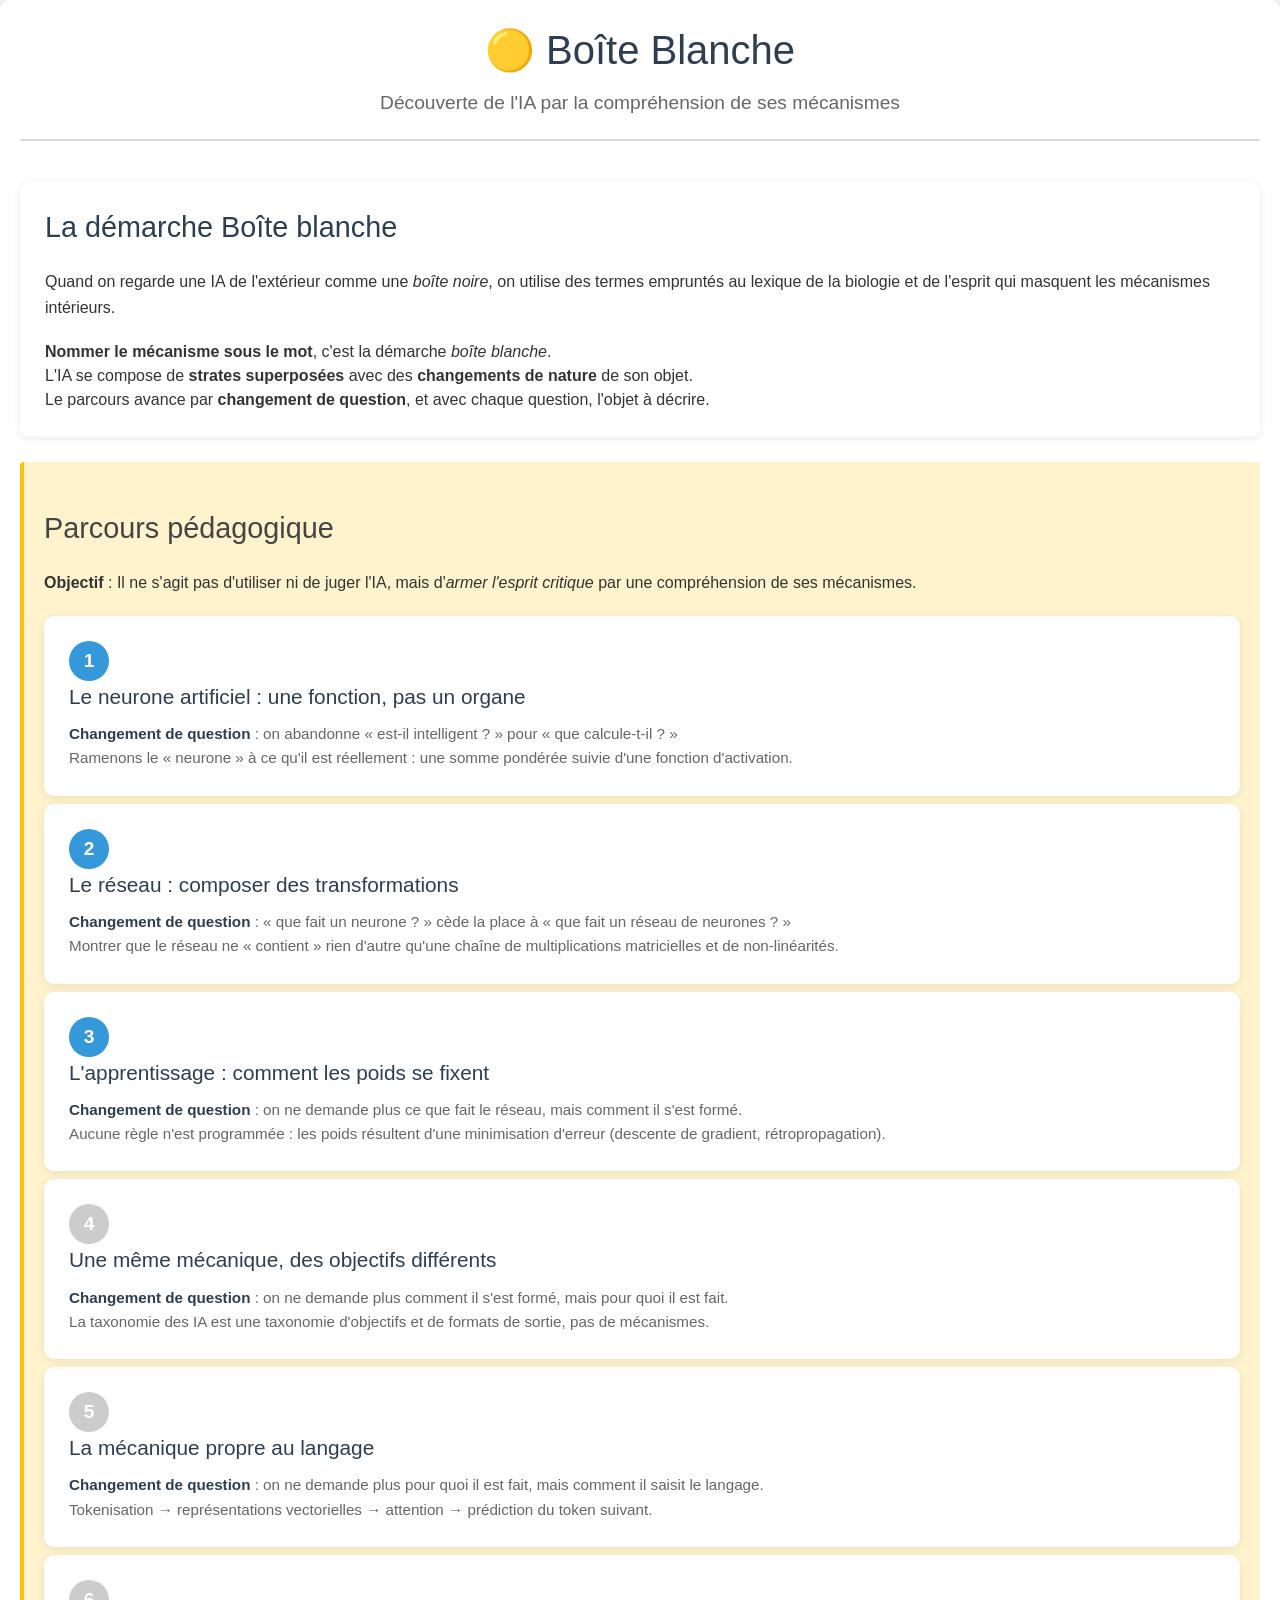
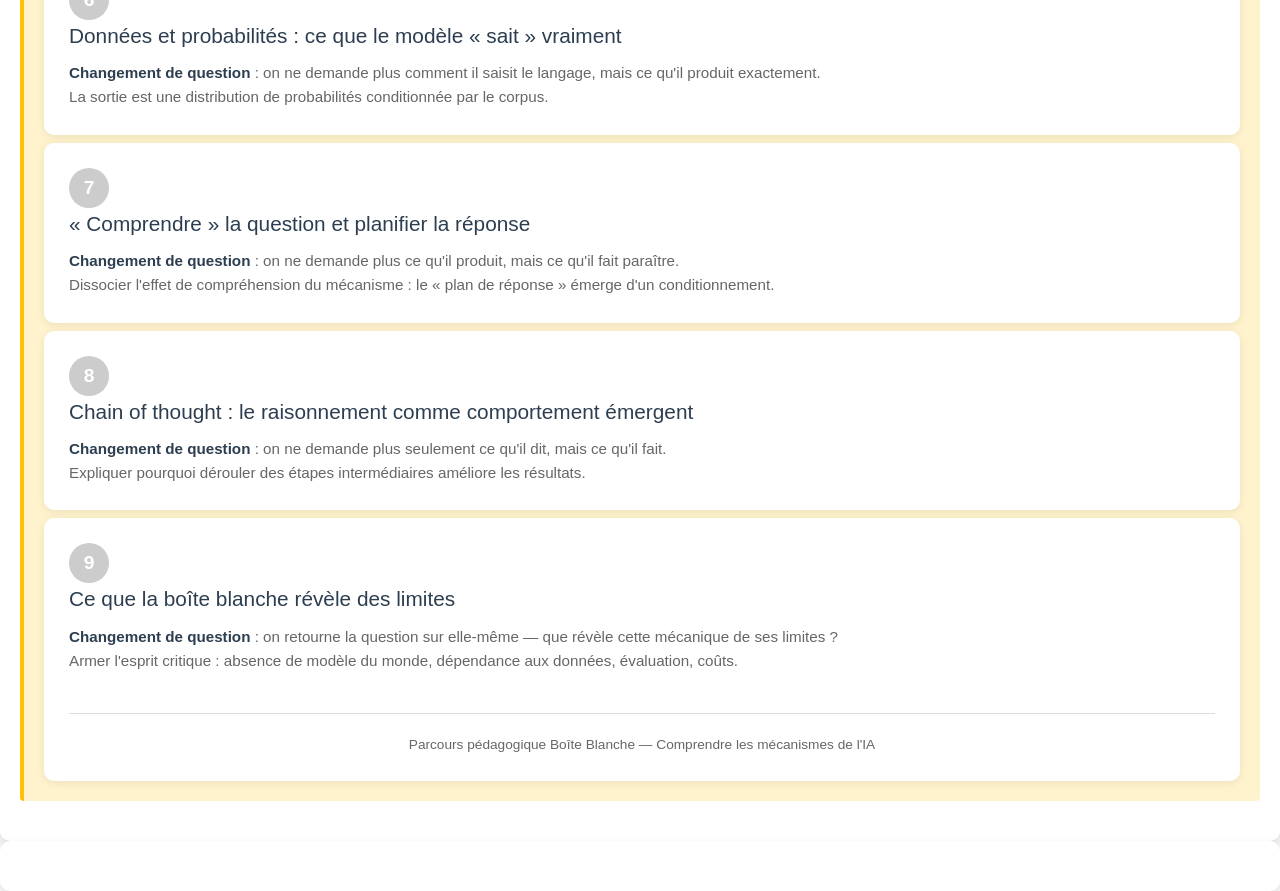
==== index.html @ b1b21b47 "Make the home page installable and register offline support" ====
<!doctype html>
<html lang="fr">

<head>
    <meta charset="UTF-8" />
    <meta name="viewport" content="width=device-width, initial-scale=1.0" />
    <title>Boîte Blanche - Découverte de l'IA</title>
    <meta name="theme-color" content="#f2c94c" />
    <meta name="description" content="Parcours pédagogique pour comprendre les mécanismes internes de l'intelligence artificielle." />
    <link rel="manifest" href="manifest.webmanifest" />
    <link rel="icon" href="icons/icon.svg" type="image/svg+xml" />
    <link rel="stylesheet" href="css/style.css" />
</head>

<body>
    <div class="container">
        <header>
            <h1>🟡 Boîte Blanche</h1>
            <p class="subtitle">Découverte de l'IA par la compréhension de ses mécanismes</p>
        </header>

        <section class="intro">
            <h2>La démarche Boîte blanche</h2>
            <p>
                Quand on regarde une IA de l'extérieur comme une <em>boîte noire</em>, on utilise des termes
                empruntés au lexique de la biologie et de l'esprit qui masquent les mécanismes intérieurs.
            </p>
            <strong>Nommer le mécanisme sous le mot</strong>, c'est la démarche <em>boîte blanche</em>.
            <br>L'IA se compose de <strong>strates superposées</strong> avec des <strong>changements de nature</strong>
            de son objet.
            <br>Le parcours avance par <strong>changement de question</strong>, et avec chaque
            question, l'objet à décrire.
        </section>

        <section class="demarche">
            <h2>Parcours pédagogique</h2>
            <p>
                <strong>Objectif</strong> : Il ne s'agit pas d'utiliser ni de juger l'IA, mais d'<em>armer l'esprit critique</em>
                par une compréhension de ses mécanismes.
            </p>
            <section class="chapters">
                <a href="chapitre1/chapitre1.html" class="chapter-card">
                    <span class="chapter-number">1</span>
                    <h3>Le neurone artificiel : une fonction, pas un organe</h3>
                    <p><span class="title">Changement de question</span> : on abandonne « est-il intelligent ? » pour « que calcule-t-il ? »</p>
                    <p>Ramenons le « neurone » à ce qu'il est réellement : une somme pondérée suivie d'une fonction d'activation.</p>
                </a>


                <a href="chapitre2/chapitre2.html" class="chapter-card">
                    <span class="chapter-number">2</span>
                    <h3>Le réseau : composer des transformations</h3>
                    <p><span class="title">Changement de question</span> : « que fait un neurone ? » cède la place à « que fait un réseau de neurones ? »</p>
                    <p>Montrer que le réseau ne « contient » rien d'autre qu'une chaîne de multiplications matricielles
                        et de non-linéarités.</p>
                </a>

                <a href="chapitre3/chapitre3.html" class="chapter-card">
                    <span class="chapter-number">3</span>
                    <h3>L'apprentissage : comment les poids se fixent</h3>
                    <p><span class="title">Changement de question</span> : on ne demande plus ce que fait le réseau, mais comment il s'est formé.</p>
                    <p>Aucune règle n'est programmée : les poids résultent d'une minimisation d'erreur
                        (descente de gradient, rétropropagation).</p>
                </a>
                <a href="#" class="chapter-card">
                    <span class="chapter-number" style="background-color: #ccc;">4</span>
                    <h3>Une même mécanique, des objectifs différents</h3>
                    <p><span class="title">Changement de question</span> : on ne demande plus comment il s'est formé, mais pour quoi il est fait.</p>
                    <p>La taxonomie des IA est une taxonomie d'objectifs et de formats de sortie, pas de mécanismes.</p>
                </a>
                <a href="#" class="chapter-card">
                    <span class="chapter-number" style="background-color: #ccc;">5</span>
                    <h3>La mécanique propre au langage</h3>
                    <p><span class="title">Changement de question</span> : on ne demande plus pour quoi il est fait, mais comment il saisit le langage.</p>
                    <p>Tokenisation → représentations vectorielles → attention → prédiction du token suivant.</p>
                </a>
                <a href="#" class="chapter-card">
                    <span class="chapter-number" style="background-color: #ccc;">6</span>
                    <h3>Données et probabilités : ce que le modèle « sait » vraiment</h3>
                    <p><span class="title">Changement de question</span> : on ne demande plus comment il saisit le langage, mais ce qu'il produit exactement.</p>
                    <p>La sortie est une distribution de probabilités conditionnée par le corpus.</p>
                </a>
                <a href="#" class="chapter-card">
                    <span class="chapter-number" style="background-color: #ccc;">7</span>
                    <h3>« Comprendre » la question et planifier la réponse</h3>
                    <p><span class="title">Changement de question</span> : on ne demande plus ce qu'il produit, mais ce qu'il fait paraître.</p>
                    <p>Dissocier l'effet de compréhension du mécanisme : le « plan de réponse » émerge d'un conditionnement.</p>
                </a>
                <a href="#" class="chapter-card">
                    <span class="chapter-number" style="background-color: #ccc;">8</span>
                    <h3>Chain of thought : le raisonnement comme comportement émergent</h3>
                    <p><span class="title">Changement de question</span> : on ne demande plus seulement ce qu'il dit, mais ce qu'il fait.</p>
                    <p>Expliquer pourquoi dérouler des étapes intermédiaires améliore les résultats.</p>
                </a>
                <a href="#" class="chapter-card">
                    <span class="chapter-number" style="background-color: #ccc;">9</span>
                    <h3>Ce que la boîte blanche révèle des limites</h3>
                    <p><span class="title">Changement de question</span> : on retourne la question sur elle-même — que révèle cette mécanique de ses limites ?</p>
                    <p>Armer l'esprit critique : absence de modèle du monde, dépendance aux données, évaluation, coûts.</p>
                    <footer>
                        <p>Parcours pédagogique Boîte Blanche — Comprendre les mécanismes de l'IA</p>
                    </footer>
    </div>
    <script>
        if ("serviceWorker" in navigator) {
            window.addEventListener("load", () => {
                navigator.serviceWorker.register("./sw.js").catch((error) => {
                    console.error("Échec de l'enregistrement du mode hors ligne :", error);
                });
            });
        }
    </script>
</body>

</html>
---- css/style.css ----
/* ===================================================================
   STYLE.CSS - Styles communs pour le projet Boîte Blanche
   =================================================================== */

/* ===================================================================
   1. CUSTOM PROPERTIES (Variables CSS)
   =================================================================== */
:root {
    /* Colors - Primary Palette */
    --color-primary-dark: #2c3e50;
    --color-primary: #333;
    --color-secondary: #444;
    --color-tertiary: #555;
    --color-text-light: #666;
    --color-text-lighter: #888;
    --color-text-white: #fff;
    
    /* Background Colors */
    --bg-color: #f5f5f5;
    --bg-color-light: #f8f9fa;
    --bg-color-white: #fff;
    
    /* Semantic Colors */
    --color-blue: #3498db;
    --color-blue-light: #2196F3;
    --color-blue-lighter: #e8f4fc;
    --color-blue-dark: #2980b9;
    --color-green: #4CAF50;
    --color-green-light: #4caf50;
    --color-green-lighter: #e8f5e9;
    --color-green-dark: #2e7d32;
    --color-orange: #FF9800;
    --color-orange-light: #ff9800;
    --color-orange-lighter: #fff3cd;
    --color-orange-dark: #ffc107;
    --color-orange-darker: #f39c12;
    --color-red: #F44336;
    --color-red-light: #f44336;
    --color-red-lighter: #f8d7da;
    --color-red-dark: #e74c3c;
    
    /* Grays */
    --color-gray: #ddd;
    --color-gray-dark: #ccc;
    --color-gray-light: #eee;
    --color-gray-lighter: #f9f9f9;
    
    /* Status Colors */
    --color-success: var(--color-green);
    --color-warning: var(--color-orange-dark);
    --color-danger: var(--color-red);
    --color-info: var(--color-blue-light);
    
    /* Fonts */
    --font-primary: Arial, sans-serif;
    --font-system: -apple-system, BlinkMacSystemFont, 'Segoe UI', Roboto, Arial, sans-serif;
    --font-monospace: 'Courier New', monospace;
    
    /* Spacing */
    --spacing-xs: 5px;
    --spacing-sm: 10px;
    --spacing-md: 8px;
    --spacing-lg: 20px;
    --spacing-xl: 25px;
    --spacing-2xl: 30px;
    --spacing-3xl: 40px;
    
    /* Border Radius */
    --border-radius-sm: 4px;
    --border-radius: 8px;
    --border-radius-lg: 10px;
    --border-radius-full: 50%;
    
    /* Shadows */
    --shadow-sm: 0 2px 4px rgba(0, 0, 0, 0.08);
    --shadow: 0 2px 8px rgba(0, 0, 0, 0.08);
    --shadow-md: 0 2px 10px rgba(0, 0, 0, 0.1);
    --shadow-lg: 0 4px 12px rgba(0, 0, 0, 0.12);
    --shadow-xl: 0 4px 15px rgba(0, 0, 0, 0.1);
    
    /* Transitions */
    --transition-fast: 0.15s ease;
    --transition: 0.2s ease;
    --transition-slow: 0.3s ease;
    
    /* Container widths */
    --container-sm: 800px;
    --container-md: 900px;
    --container-lg: 1000px;
    --container-xl: 1200px;
    --container-2xl: 1400px;
}

/* ===================================================================
   2. RESET & BASE STYLES
   =================================================================== */
* {
    box-sizing: border-box;
}

html {
    scroll-behavior: smooth;
}

body {
    font-family: var(--font-primary);
    margin: 0;
    padding: 0;
    background-color: var(--bg-color);
    color: var(--color-primary);
    line-height: 1.5;
}

/* ===================================================================
   3. TYPOGRAPHY
   =================================================================== */

/* Headings */
h1, h2, h3, h4, h5, h6 {
    font-family: var(--font-primary);
    font-weight: normal;
    margin: 0;
    padding: 0;
    color: var(--color-primary);
}

h1 {
    font-size: 2.5em;
    text-align: center;
    margin-bottom: var(--spacing-xl);
    color: var(--color-primary-dark);
}

h2 {
    font-size: 1.8em;
    margin: var(--spacing-xl) 0 var(--spacing-lg);
    color: var(--color-secondary);
}

h2.center {
    text-align: center;
}

h3 {
    font-size: 1.5em;
    margin: var(--spacing-xl) 0 var(--spacing-md);
    color: var(--color-tertiary);
}

h4 {
    font-size: 1.3em;
    margin: var(--spacing-lg) 0 var(--spacing-md);
    color: var(--color-secondary);
}

/* Paragraphs and text */
p {
    margin: 0 0 var(--spacing-lg);
    line-height: 1.6;
    color: var(--color-primary);
}

p:last-child {
    margin-bottom: 0;
}

/* Emphasis */
em {
    font-style: italic;
}

strong {
    font-weight: bold;
    color: var(--color-primary);
}

/* Code */
code {
    font-family: var(--font-monospace);
    background-color: var(--color-gray-lighter);
    padding: 2px 6px;
    border-radius: var(--border-radius-sm);
    font-size: 0.9em;
}

/* Links */
a {
    color: var(--color-blue);
    text-decoration: none;
}

a:hover {
    text-decoration: underline;
}

/* Lists */
ul, ol {
    margin: var(--spacing-sm) 0 var(--spacing-lg);
    padding-left: var(--spacing-xl);
}

ul {
    list-style-type: disc;
}

ol {
    list-style-type: decimal;
}

li {
    font-family: var(--font-primary);
    line-height: 1.2;
    margin-bottom: var(--spacing-sm);
}

li:last-child {
    margin-bottom: 0;
}

/* Horizontal Rule */
hr {
    margin: var(--spacing-3xl) 0;
    border: none;
    border-top: 1px solid var(--color-gray);
}

/* ===================================================================
   4. LAYOUT COMPONENTS
   =================================================================== */

/* Main Container */
.container {
    max-width: var(--container-2xl);
    margin: 0 auto;
    padding: var(--spacing-lg);
    background-color: var(--bg-color-white);
    border-radius: var(--border-radius-lg);
    box-shadow: var(--shadow-md);
}

/* Larger containers for specific pages */
.container-xl {
    max-width: var(--container-xl);
}

.container-2xl {
    max-width: var(--container-2xl);
}

/* Full-width container */
.container-full {
    max-width: 100%;
    padding: var(--spacing-lg);
    background-color: var(--bg-color-white);
}

/* ===================================================================
   5. HEADER & NAVIGATION
   =================================================================== */

header {
    text-align: center;
    margin-bottom: var(--spacing-3xl);
    padding-bottom: var(--spacing-lg);
    border-bottom: 2px solid var(--color-gray);
}

header h1 {
    color: var(--color-primary-dark);
    font-size: 2.5em;
    margin: 0 0 var(--spacing-md);
}

header .subtitle {
    color: var(--color-text-light);
    font-size: 1.2em;
    font-weight: normal;
}

/* ===================================================================
   6. CARDS & PANELS
   =================================================================== */

/* Card Base */
.card,
.card-container {
    display: grid;
    gap: var(--spacing-lg);
}

.card-container {
    grid-template-columns: repeat(auto-fit, minmax(300px, 1fr));
    margin: var(--spacing-3xl) 0;
}

.card {
    background-color: var(--bg-color-white);
    padding: var(--spacing-xl);
    border-radius: var(--border-radius);
    border: 1px solid var(--color-gray);
    transition: transform var(--transition), box-shadow var(--transition);
}

.card:hover {
    transform: translateY(-3px);
    box-shadow: var(--shadow-lg);
}

.card h3 {
    margin-top: 0;
    color: var(--color-secondary);
}

.card p {
    margin-bottom: var(--spacing-md);
}

.card a {
    display: inline-block;
    background-color: var(--color-green);
    color: var(--color-text-white);
    padding: var(--spacing-sm) var(--spacing-xl);
    text-decoration: none;
    border-radius: var(--border-radius-sm);
    font-weight: bold;
    margin-top: var(--spacing-md);
}

.card a:hover {
    background-color: var(--color-green-dark);
    text-decoration: none;
}

/* Chapter Cards (from index.html) */
.chapters {
    display: grid;
    gap: var(--spacing-md);
}

.chapter-card {
    background: var(--bg-color-white);
    padding: var(--spacing-xl);
    border-radius: var(--border-radius-lg);
    box-shadow: var(--shadow);
    transition: transform var(--transition), box-shadow var(--transition);
    text-decoration: none;
    color: inherit;
    display: block;
}

.chapter-card:hover {
    transform: translateY(-3px);
    box-shadow: var(--shadow-lg);
}

.chapter-number {
    display: inline-block;
    background: var(--color-blue);
    color: var(--color-text-white);
    width: 40px;
    height: 40px;
    line-height: 40px;
    text-align: center;
    border-radius: var(--border-radius-full);
    font-weight: bold;
    font-size: 1.2em;
    margin-right: var(--spacing-md);
}

.chapter-card h3 {
    margin: 0 0 var(--spacing-sm);
    color: var(--color-primary-dark);
    font-size: 1.3em;
}

.chapter-card p {
    margin: 0;
    color: var(--color-text-light);
    font-size: 0.95em;
}

.chapter-card .title {
    color: var(--color-primary-dark);
    font-weight: bold;
}

/* Section styling */
.section {
    margin-bottom: var(--spacing-3xl);
    padding-bottom: var(--spacing-xl);
}

/* ===================================================================
   7. IMAGES & MEDIA
   =================================================================== */

.image-container {
    text-align: center;
    margin: var(--spacing-xl) 0;
    padding: var(--spacing-lg);
    background: var(--color-gray-lighter);
    border-radius: var(--border-radius);
}

.image-container img {
    max-width: 80%;
    height: auto;
    border: 1px solid var(--color-gray);
    border-radius: var(--border-radius-sm);
}

.figure-container {
    text-align: center;
    margin: var(--spacing-xl) 0;
    padding: var(--spacing-lg);
    background: var(--color-gray-lighter);
    border-radius: var(--border-radius);
    border: 1px solid var(--color-gray);
}

.figure-container img,
.figure-container svg {
    max-width: 100%;
    height: auto;
    display: block;
    margin: 0 auto;
    border-radius: var(--border-radius-sm);
}

.figure-caption {
    font-style: italic;
    color: var(--color-text-light);
    margin-top: var(--spacing-md);
    font-size: 0.95em;
}

/* ===================================================================
   8. TABLES
   =================================================================== */

.table,
.weight-table,
table {
    margin: var(--spacing-xl) 0;
    border-collapse: collapse;
    width: 100%;
    max-width: 600px;
}

.table th,
.weight-table th,
.weight-table td,
table th,
table td {
    border: 1px solid var(--color-gray);
    padding: var(--spacing-md);
    text-align: center;
}

.table th,
.weight-table th,
table th {
    background: var(--color-gray-lighter);
    font-weight: bold;
}

.table tr:nth-child(even),
.weight-table tr:nth-child(even),
table tr:nth-child(even) {
    background: var(--color-gray-lighter);
}

th, td {
    border: 1px solid var(--color-gray);
    padding: var(--spacing-md);
    text-align: center;
}

th {
    background: var(--color-gray-lighter);
    font-weight: bold;
}

/* ===================================================================
   9. INSTRUCTION & INFO BOXES
   =================================================================== */

.instruction,
.demarche,
.important-box,
.auto-learning-section,
.info {
    background: var(--color-orange-lighter);
    padding: var(--spacing-lg);
    border-left: 4px solid var(--color-orange-dark);
    margin: var(--spacing-lg) 0;
    border-radius: var(--border-radius-sm);
}

.instruction p:first-child,
.demarche p:first-child,
.important-box p:first-child,
.auto-learning-section p:first-child,
.info p:first-child {
    margin-top: 0;
}

.instruction p:last-child,
.demarche p:last-child,
.important-box p:last-child,
.auto-learning-section p:last-child,
.info p:last-child {
    margin-bottom: 0;
}

/* Important box variant */
.important-box {
    background: var(--color-blue-lighter);
    border-left-color: var(--color-blue);
}

.important-box h4 {
    color: var(--color-blue-dark);
    margin-top: var(--spacing-sm);
    margin-bottom: var(--spacing-md);
}

/* Info box variant */
.info {
    background: linear-gradient(135deg, var(--color-green-lighter), var(--color-green-lighter));
    border-left-color: var(--color-green);
}

.info h4 {
    color: #856404;
    margin-top: var(--spacing-sm);
    margin-bottom: var(--spacing-md);
    font-size: 14px;
}

.info p {
    font-size: 13px;
}

/* ===================================================================
   10. FORMULAS & CODE BLOCKS
   =================================================================== */

.formula {
    text-align: center;
    margin: var(--spacing-xl) 0;
    padding: var(--spacing-md);
    background: var(--color-green-lighter);
    border-radius: var(--border-radius-sm);
    font-size: 16px;
    font-family: var(--font-monospace);
}

.formula code {
    background: var(--color-green-lighter);
    padding: 1px 4px;
    border-radius: 3px;
    font-family: var(--font-monospace);
    font-size: 11px;
}

.code-block {
    background: var(--color-gray-lighter);
    padding: var(--spacing-md);
    border-radius: var(--border-radius-sm);
    border-left: 4px solid var(--color-green);
    margin: var(--spacing-xl) 0;
    font-family: var(--font-monospace);
    font-size: 0.9em;
    overflow-x: auto;
    white-space: pre-wrap;
}

.code {
    font-family: var(--font-monospace);
    background: var(--color-gray-lighter);
    padding: 2px 6px;
    border-radius: 3px;
    font-size: 14px;
}

/* ===================================================================
   11. KEYWORDS & HIGHLIGHTS
   =================================================================== */

.math {
    font-family: serif;
    background: var(--color-gray-lighter);
    padding: 2px 6px;
    border-radius: 3px;
}

.keyword {
    font-weight: bold;
    color: var(--color-primary-dark);
    background-color: var(--color-green-lighter);
    padding: 2px 6px;
    border-radius: 3px;
    font-family: var(--font-monospace);
}

.keyword-definition {
    margin: var(--spacing-sm) 0;
    padding-left: var(--spacing-lg);
    border-left: 3px solid var(--color-green);
}

.keyword-list {
    padding-left: var(--spacing-xl);
}

.keyword-list li {
    margin-bottom: var(--spacing-sm);
}

.highlight {
    background: var(--color-orange-lighter);
    padding: 2px 4px;
    border-radius: 3px;
    font-family: var(--font-monospace);
}

/* ===================================================================
   12. BUTTONS & CONTROLS
   =================================================================== */

button {
    padding: var(--spacing-md) var(--spacing-xl);
    border: none;
    border-radius: var(--border-radius-sm);
    cursor: pointer;
    font-size: 16px;
    font-weight: bold;
    transition: all var(--transition);
}

button:disabled {
    background: var(--color-gray-dark);
    cursor: not-allowed;
}

.btn {
    padding: var(--spacing-md);
    border: 2px solid var(--color-gray-dark);
    border-radius: var(--border-radius-sm);
    background: var(--color-gray-lighter);
    cursor: pointer;
    display: flex;
    align-items: center;
    gap: var(--spacing-sm);
    transition: all var(--transition);
    font-size: 13px;
    min-width: 110px;
    white-space: nowrap;
}








.btn:hover {
    background: var(--color-gray);
}

.btn.active {
    background: var(--color-orange-dark);
    border-color: var(--color-orange-darker);
    color: var(--color-primary);
    box-shadow: 0 0 8px rgba(255, 193, 7, 0.6);
}

.more-info-button {
    background: var(--color-green);
    color: white;
    padding: var(--spacing-sm) var(--spacing-lg);
    border: none;
    border-radius: var(--border-radius-sm);
    cursor: pointer;
    font-size: 16px;
    font-weight: bold;
}

.more-info-button:hover {
    background: var(--color-green-dark);
}

.btn-label {
    font-weight: bold;
    flex: 1;
}

.btn-bits {
    display: flex;
    flex-direction: column;
    font-size: 0.9em;
    color: var( --color-tertiary);
    font-family: var(--font-monospace);
    line-height: 1.1;
}

/* ===================================================================
   12.5. MISSING CLASSES
   =================================================================== */

/* Button secondary */
button.secondary,
.secondary {
    background: var(--color-blue-light);
    color: white;
}

button.secondary:hover {
    background: #0b7dda;
}

/* Intro section */
.intro {
    background: var(--bg-color-white);
    padding: var(--spacing-xl);
    border-radius: var(--border-radius-lg);
    box-shadow: var(--shadow);
    margin-bottom: var(--spacing-xl);
}

.intro h2 {
    color: var(--color-primary-dark);
    margin-top: 0;
}

.matrix-output-section {
    display: flex;
    flex-direction: column;
    align-items: flex-start;
}

.more-info-link {
    color: #9c27b0;
    text-decoration: none;
    font-size: 14px;
    cursor: pointer;
    font-weight: bold;
}

.more-info-link:hover {
    text-decoration: underline;
}

.param-cell {
    display: flex;
    flex-direction: column;
    align-items: center;
    gap: 2px;
}

.progress-bar {
    width: 100%;
    height: 20px;
    background: var(--color-gray-light);
    border-radius: var(--border-radius);
    margin: var(--spacing-md) 0;
    overflow: hidden;
}

.progress-fill {
    height: 100%;
    background: var(--color-green);
    width: 0%;
    transition: width 0.1s;
}

/* ===================================================================
   13. FORMS & INPUTS
   =================================================================== */

input[type="number"],
input[type="range"] {
    padding: var(--spacing-sm);
    border: 1px solid var(--color-gray);
    border-radius: var(--border-radius-sm);
    font-family: var(--font-primary);
}

input[type="range"] {
    width: 180px;
    height: 6px;
    border-radius: 3px;
    background: var(--color-gray);
    outline: none;
    vertical-align: middle;
}

input[type="range"]::-webkit-slider-thumb {
    -webkit-appearance: none;
    width: 16px;
    height: 16px;
    border-radius: 50%;
    background: var(--color-primary);
    cursor: pointer;
}

.control-group {
    margin-bottom: var(--spacing-lg);
}

label {
    display: inline-block;
    width: 180px;
    font-weight: bold;
    margin-right: var(--spacing-sm);
}

.controls {
    background: var(--color-gray-lighter);
    padding: var(--spacing-lg);
    border-radius: var(--border-radius);
    margin: var(--spacing-xl) 0;
    border: 1px solid var(--color-gray);
}

/* ===================================================================
   14. STATUS & MESSAGES
   =================================================================== */

.status {
    margin-top: var(--spacing-lg);
    padding: var(--spacing-lg);
    border-radius: var(--border-radius-sm);
    background: var(--color-orange-lighter);
    border-left: 4px solid var(--color-orange-dark);
    display: none;
}

.status.success {
    background: var(--color-green-lighter);
    border-left-color: var(--color-green);
}

.status.error {
    background: var(--color-red-lighter);
    border-left-color: var(--color-red);
}

.success-message,
.bravo-message {
    margin-top: var(--spacing-xl);
    padding: var(--spacing-xl);
    background: linear-gradient(135deg, var(--color-green-lighter), var(--color-green-lighter));
    border: 2px solid var(--color-green);
    border-radius: var(--border-radius);
    text-align: center;
}

.bravo-message {
    display: none;
}

.bravo-message.show {
    display: block;
}

.success-title {
    font-size: 20px;
    font-weight: bold;
    color: var(--color-green-dark);
    margin-bottom: var(--spacing-md);
}

.success-title.full {
    font-size: 20px;
    color: var(--color-green-dark);
}

.note {
    font-style: italic;
    color: var(--color-text-light);
    font-size: 0.95em;
    margin: var(--spacing-lg) 0;
}

/* ===================================================================
   15. FOOTER
   =================================================================== */

footer {
    text-align: center;
    margin-top: var(--spacing-3xl);
    padding-top: var(--spacing-lg);
    border-top: 1px solid var(--color-gray);
    color: var(--color-text-lighter);
    font-size: 0.9em;
}

/* ===================================================================
   16. FEUX TRICOLORES SPECIFIC STYLES
   =================================================================== */

/* Feux (Lights) */
.feu {
    width: 45px;
    height: 45px;
    border-radius: var(--border-radius-full);
    border: 2px solid #111;
    transition: all 0.3s;
}

.feu.off {
    background: #444;
}

.feu.active {
    box-shadow: 0 0 12px currentColor;
}

.feu.vert.off {
    background: #325a43;
}

.feu.vert.active {
    background: var(--color-green);
    color: var(--color-green);
}

.feu.orange.off {
    background: #63410e;
}

.feu.orange.active {
    background: var(--color-orange);
    color: var(--color-orange);
}

.feu.rouge.off {
    background: #5b1915;
}

.feu.rouge.active {
    background: var(--color-red);
    color: var(--color-red);
}

.feu-container {
    display: flex;
    flex-direction: column;
    align-items: center;
    gap: 2px;
}

.feu-label {
    font-weight: bold;
    font-size: 10px;
    text-align: center;
}

/* Neurons */
.neuron-row {
    display: flex;
    align-items: center;
    gap: var(--spacing-sm);
    margin-bottom: var(--spacing-lg);
    padding: var(--spacing-md);
    border: 2px solid var(--color-gray);
    border-radius: var(--border-radius);
    background: var(--color-gray-lighter);
}

.neuron-params {
    display: flex;
    align-items: center;
    gap: var(--spacing-sm);
    flex: 1;
}

.neuron-output {
    display: flex;
    align-items: center;
    gap: var(--spacing-md);
    margin-left: var(--spacing-lg);
}

.neuron-result {
    width: 45px;
    height: 30px;
    border: 2px solid var(--color-blue-dark);
    border-radius: var(--border-radius-sm);
    background: var(--color-gray-lighter);
    display: flex;
    align-items: center;
    justify-content: center;
    font-size: 12px;
    font-weight: bold;
}

/* Cells and Matrices */
.matrix-section {
    padding: var(--spacing-sm);
    border: 2px solid var(--color-primary);
    border-radius: var(--border-radius-sm);
    background: var(--color-gray-lighter);
}

.matrix-grid {
    display: flex;
    flex-direction: column;
    gap: var(--spacing-sm);
}

.matrix-row {
    display: flex;
    gap: var(--spacing-sm);
}

.cell-container {
    display: flex;
    flex-direction: column;
    align-items: center;
    gap: 1px;
}

.cell {
    width: 89px;
    height: 35px;
    border: 2px solid var(--color-gray);
    border-radius: var(--border-radius-sm);
    background: var(--color-gray-lighter);
    display: flex;
    align-items: center;
    justify-content: center;
    gap: 2px;
    cursor: default;
    transition: all var(--transition);
}

.cell:hover {
    border-color: var(--color-gray-dark);
}

.cell.filled {
    background: var(--color-orange-lighter);
    border-color: gold;
}

.cell-value {
    width: 45px;
    height: 35px;
    display: flex;
    align-items: center;
    justify-content: center;
    font-size: 13px;
    font-weight: bold;
    border: none;
    background: transparent;
    cursor: default;
}

.cell-btn {
    width: 20px;
    height: 20px;
    border: none;
    border-radius: 3px;
    font-size: 12px;
    font-weight: bold;
    cursor: pointer;
    display: flex;
    align-items: center;
    justify-content: center;
    padding: 0;
    margin: 0;
}

.cell-btn.up {
    background: var(--color-blue-dark);
    color: white;
}

.cell-btn.down {
    background: var(--color-red);
    color: white;
}

.cell-btn:hover {
    opacity: 0.8;
}

.coeff-label {
    font-size: 10px;
    color: var(--color-text-light);
    font-family: var(--font-monospace);
}

/* Plus symbols */
.plus-row {
    display: flex;
    gap: var(--spacing-sm);
    margin: 2px 0;
    justify-content: center;
}

.plus-symbol {
    width: 89px;
    text-align: center;
    font-size: 20px;
    font-weight: bold;
    color: var(--color-blue-dark);
}

.equal-symbol {
    width: 89px;
    text-align: center;
    font-size: 20px;
    font-weight: bold;
    color: var(--color-blue-dark);
}

.equal-symbol-horizontal {
    font-size: 20px;
    font-weight: bold;
    color: var(--color-blue-dark);
    margin: 0 var(--spacing-md);
}

/* Bits */
.bit-box {
    width: 45px;
    height: 35px;
    line-height: 35px;
    font-size: 14px;
    font-weight: bold;
    border: 2px solid var(--color-gray);
    border-radius: var(--border-radius-sm);
    background: var(--color-gray-lighter);
    text-align: center;
    cursor: pointer;
    transition: all var(--transition);
}

.bit-box:hover {
    background: var(--color-gray);
}

.bit-label {
    font-weight: bold;
    color: var(--color-primary);
    font-size: 0.85em;
    min-width: 18px;
    text-align: right;
}

/* Multipliers */
.multiplier {
    font-size: 20px;
    font-weight: bold;
    color: var(--color-blue-dark);
    padding: 5px 5px;
}

/* Threshold/Seuil controls */

      /* Seuil */
      .seuil-control {
        margin: 4px 0;
        padding: 4px;
        background: #f0f0f0;
        border-radius: 6px;
        text-align: center;
      }
.seuil-value {
    display: inline-block;
    background: white;
    padding: 2px;
    border-radius: 2px;
    font-weight: bold;
    color: var(--color-primary);
    margin: 0 var(--spacing-sm);
}

/* ===================================================================
   17. UTILITY CLASSES
   =================================================================== */

.center {
    text-align: center;
}

.hidden {
    display: none;
}

.text-center {
    text-align: center;
}

.text-left {
    text-align: left;
}

.mt-sm { margin-top: var(--spacing-sm); }
.mt-md { margin-top: var(--spacing-md); }
.mt-lg { margin-top: var(--spacing-lg); }
.mt-xl { margin-top: var(--spacing-xl); }

.mb-sm { margin-bottom: var(--spacing-sm); }
.mb-md { margin-bottom: var(--spacing-md); }
.mb-lg { margin-bottom: var(--spacing-lg); }
.mb-xl { margin-bottom: var(--spacing-xl); }

.p-sm { padding: var(--spacing-sm); }
.p-md { padding: var(--spacing-md); }
.p-lg { padding: var(--spacing-lg); }

/* ===================================================================
   18. VISUALIZATION CANVAS
   =================================================================== */

.figure-container canvas,
#visualization-canvas {
    max-width: 100%;
    height: auto;
    display: block;
    margin: 0 auto;
    border: 1px solid var(--color-gray);
    border-radius: var(--border-radius-sm);
}

.visualization-section {
    margin-top: var(--spacing-lg);
    padding: var(--spacing-lg);
    background: var(--bg-color-white);
    border-radius: var(--border-radius);
    border: 2px solid var(--color-gray);
}

.visualization-header {
    display: flex;
    justify-content: space-between;
    align-items: center;
    margin-bottom: var(--spacing-lg);
}

.visualization-title {
    font-weight: bold;
    color: var(--color-primary);
    font-size: 12px;
}

.visualization-info {
    font-size: 12px;
    color: var(--color-text-light);
    margin-top: var(--spacing-lg);
    text-align: center;
}

/* ===================================================================
   19. COLOR CLASSES (for text coloring)
   =================================================================== */

.text-green,
.feu-vert { color: var(--color-green); font-weight: bold; }
.text-orange,
.feu-orange { color: var(--color-orange); font-weight: bold; }
.text-red,
.feu-rouge { color: var(--color-red); font-weight: bold; }
.text-blue { color: var(--color-blue); font-weight: bold; }
.text-success,
.ok { color: var(--color-green); }
.text-danger,
.nok { color: var(--color-red); }
.text-warning { color: var(--color-orange-dark); }
.text-info { color: var(--color-blue); }

/* ===================================================================
   20. TABLE STYLES FOR FEUX TRICOLORES
   =================================================================== */

.weight-table {
    margin: var(--spacing-xl) 0;
    border-collapse: collapse;
    width: 100%;
    max-width: 600px;
}

.weight-table th,
.weight-table td {
    border: 1px solid var(--color-gray);
    padding: var(--spacing-md);
    text-align: center;
}

.weight-table th {
    background: var(--color-gray-lighter);
    font-weight: bold;
}

.weight-table tr:nth-child(even) {
    background: var(--color-gray-lighter);
}

/* ===================================================================
   21. GRID & FLEX UTILITIES
   =================================================================== */


      .top-row {
        display: flex;
        align-items: flex-start;
        gap: 10px;
        margin-bottom: 20px;
        flex-wrap: nowrap;
      }


.buttons-section {
    display: flex;
    flex-direction: column;
    gap: var(--spacing-sm);
}

.btn-wrapper {
    display: flex;
    align-items: center;
    gap: var(--spacing-sm);
}

.satisfied-indicator {
    width: 20px;
    height: 20px;
    display: flex;
    align-items: center;
    justify-content: center;
    font-size: 16px;
    font-weight: bold;
    flex-shrink: 0;
}

.satisfied-indicator.yes {
    color: var(--color-green);
}

.satisfied-indicator.no {
    color: var(--color-red);
}

.neurons-container {
    display: flex;
    flex-direction: column;
    gap: var(--spacing-lg);
    margin-top: var(--spacing-lg);
}

.matrix-and-learning-row {
    display: flex;
    align-items: flex-end;
    gap: var(--spacing-xl);
    margin-top: var(--spacing-lg);
}

.learning-controls-section {
    display: flex;
    flex-direction: column;
    gap: var(--spacing-lg);
    align-items: flex-start;
}

.auto-learning-controls {
    display: flex;
    gap: var(--spacing-lg);
    margin-top: var(--spacing-lg);
    align-items: center;
    flex-wrap: wrap;
}
      
      .learning-btn {
        padding: 6px 12px;
        background: #9c27b0;
        color: white;
        border: none;
        border-radius: 4px;
        cursor: pointer;
        font-size: 13px;
        font-weight: bold;
        transition: all 0.2s;
      }

.learning-btn:hover {
    background: #7b1fa2;
}

.learning-btn:disabled {
    background: var(--color-gray-dark);
    cursor: not-allowed;
}

.learning-status {
    font-size: 13px;
    color: var(--color-text-light);
    margin-left: var(--spacing-lg);
    font-weight: bold;
}

.learning-status.learning-active {
    color: var(--color-green);
    animation: pulse 1s infinite;
}

@keyframes pulse {
    0%, 100% { opacity: 1; }
    50% { opacity: 0.6; }
}

.column-group {
    display: flex;
    gap: var(--spacing-xl);
    justify-content: center;
}

.column-frame {
    border: 3px solid var(--color-gray);
    border-radius: var(--border-radius);
    padding: var(--spacing-sm) var(--spacing-xs);
    background: rgba(240, 240, 240, 0.3);
    display: flex;
    flex-direction: column;
    align-items: center;
    gap: var(--spacing-sm);
}

.column {
    flex: 1;
}

.two-columns {
    display: flex;
    gap: var(--spacing-3xl);
    margin: var(--spacing-xl) 0;
}

.model-header {
    display: flex;
    align-items: center;
    justify-content: space-between;
    width: 100%;
}

.section-label {
    font-weight: bold;
    font-size: 14px;
    color: var(--color-primary);
    margin-bottom: var(--spacing-sm);
    text-align: center;
}

/* ===================================================================
   22. METRICS
   =================================================================== */

.metrics {
    display: grid;
    grid-template-columns: repeat(auto-fit, minmax(180px, 1fr));
    gap: var(--spacing-lg);
    margin: var(--spacing-xl) 0;
}

.metric-card {
    background: var(--bg-color-white);
    padding: var(--spacing-lg);
    border-radius: var(--border-radius);
    border: 1px solid var(--color-gray);
    text-align: center;
}

.metric-value {
    font-size: 22px;
    font-weight: bold;
    color: var(--color-green);
    margin: var(--spacing-md) 0;
}

.metric-label {
    font-size: 11px;
    color: var(--color-text-light);
}

/* ===================================================================
   23. CHART CONTAINER
   =================================================================== */

.chart-container {
    height: 300px;
    margin: var(--spacing-xl) 0;
}

/* ===================================================================
   23. RESPONSIVE DESIGN
   =================================================================== */

@media (max-width: 1200px) {
    .container-xl,
    .container-2xl {
        max-width: var(--container-lg);
    }
}

@media (max-width: 1000px) {
    .container,
    .container-lg,
    .container-xl,
    .container-2xl {
        max-width: var(--container-md);
    }
    
    .two-columns {
        flex-direction: column;
        gap: var(--spacing-xl);
    }
}

@media (max-width: 768px) {
    .container,
    .container-lg,
    .container-xl,
    .container-2xl {
        padding: var(--spacing-md);
    }
    
    h1 {
        font-size: 2em;
    }
    
    .card-container {
        grid-template-columns: 1fr;
    }
    
    .top-row {
        flex-direction: column;
        align-items: stretch;
    }
    
    .matrix-and-learning-row {
        flex-direction: column;
        align-items: stretch;
    }
    
    .auto-learning-controls {
        flex-direction: column;
        align-items: stretch;
    }
}

@media (max-width: 600px) {
    .container,
    .container-lg,
    .container-xl,
    .container-2xl {
        padding: var(--spacing-md);
    }
    
    header h1 {
        font-size: 1.8em;
    }
    
    .chapter-card {
        padding: var(--spacing-md);
    }
    
    .chapter-card h3 {
        font-size: 1.1em;
    }
}

/* ===================================================================
   24. EXTRA CLASSES FROM DEBRIEFING.HTML
   =================================================================== */

.section {
    background: var(--color-gray-lighter);
    border-left: 4px solid var(--color-blue);
    padding: var(--spacing-lg);
    margin: var(--spacing-xl) 0;
    border-radius: 0 var(--border-radius-sm) var(--border-radius-sm) 0;
}

.section p:first-child {
    margin-top: 0;
}


.perceptron { border-collapse: collapse; text-align: center; }
.perceptron th, .perceptron td { border: 1px solid #333; padding: 4px; }



/* ===================================================================
   END OF FILE
   =================================================================== */
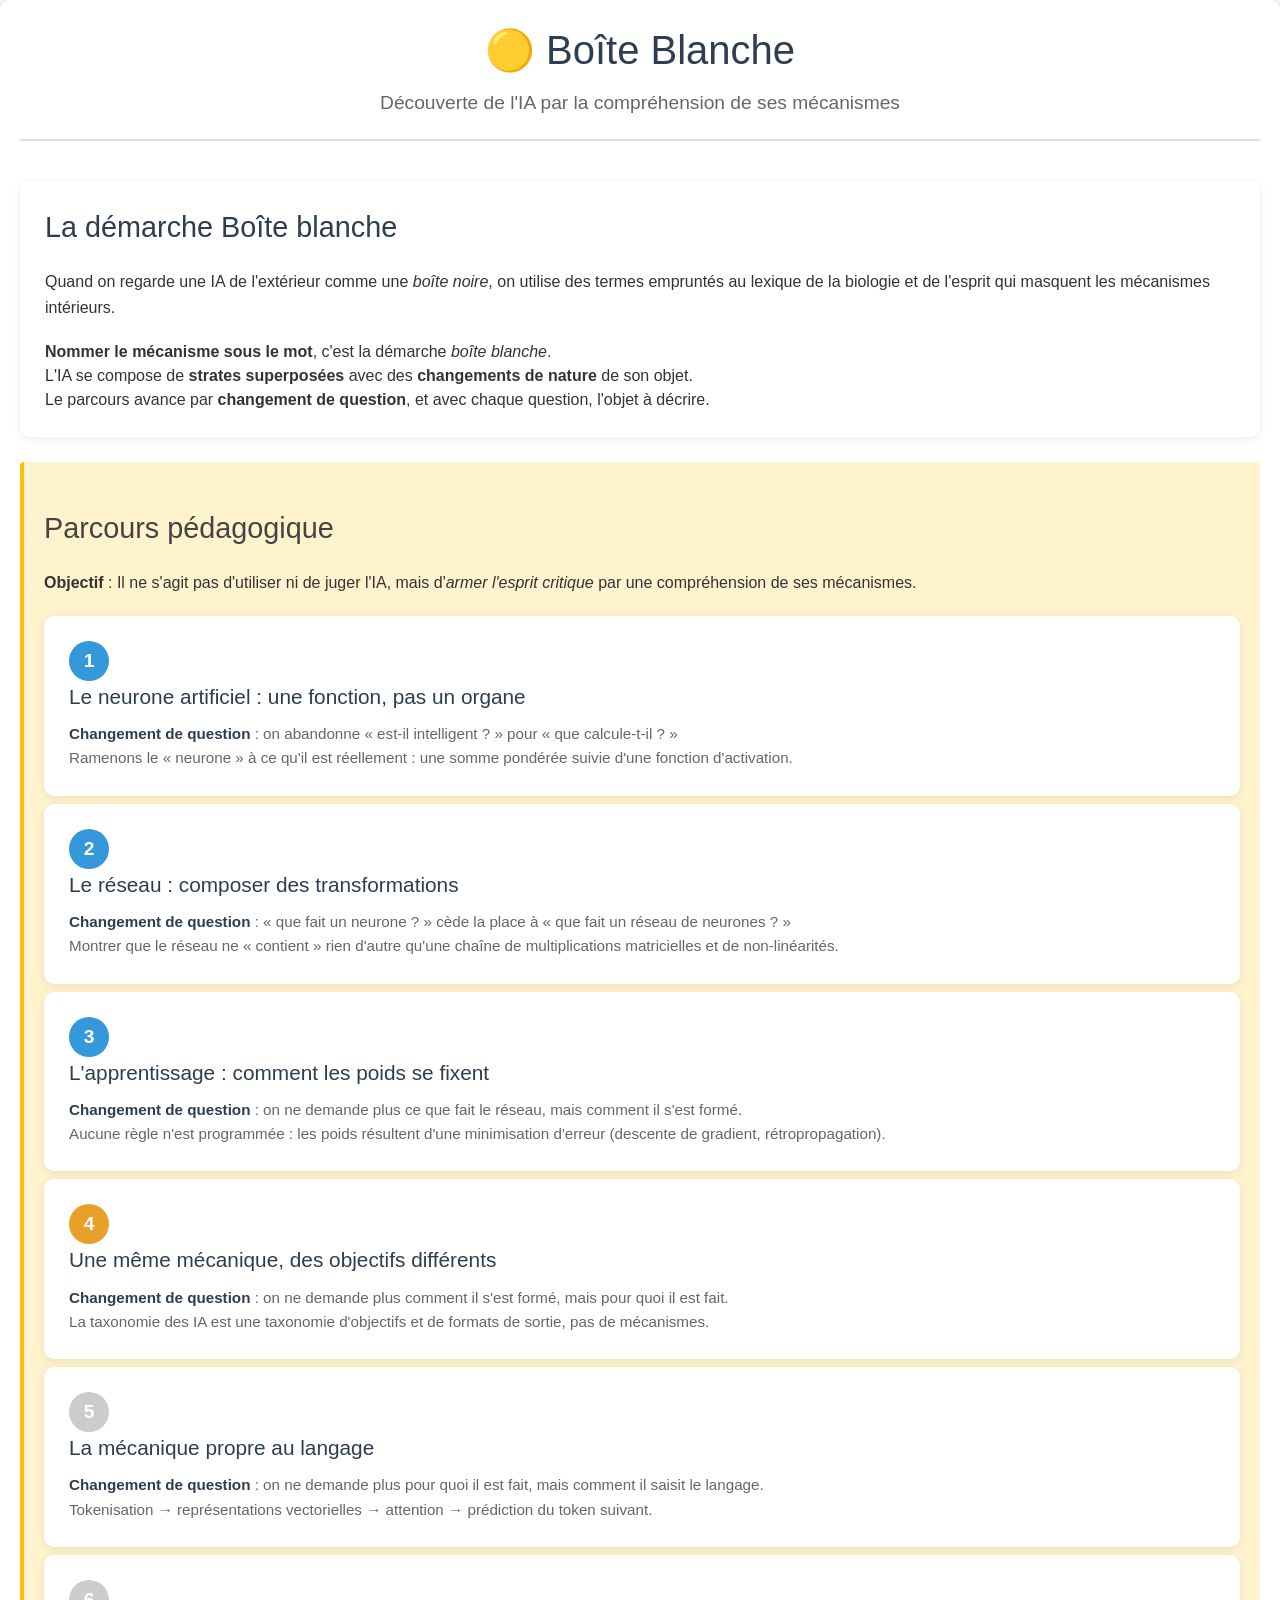
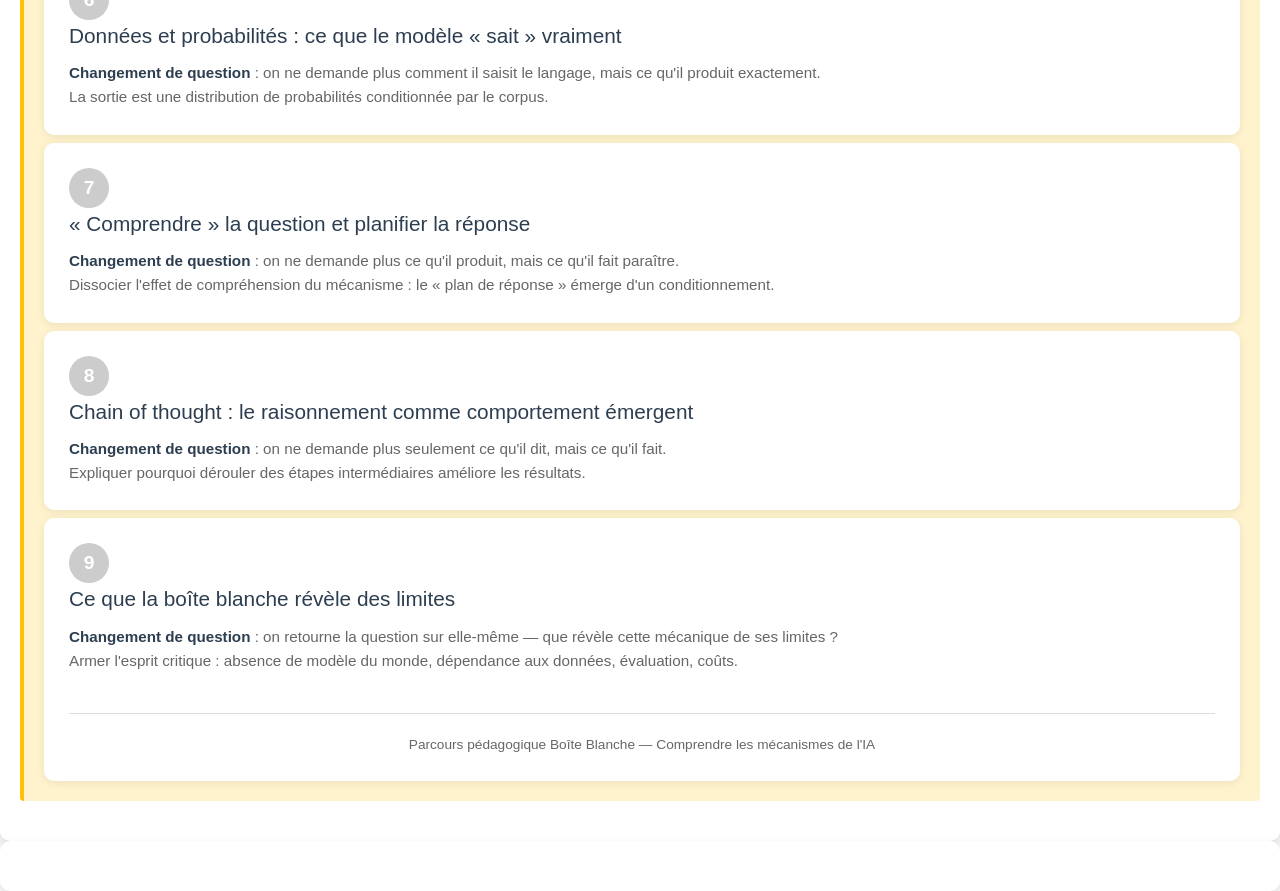
==== commit fdff5ef4: "petite modif chap4 pour tester un push" ====
--- a/index.html
+++ b/index.html
@@ -5,10 +5,6 @@
     <meta charset="UTF-8" />
     <meta name="viewport" content="width=device-width, initial-scale=1.0" />
     <title>Boîte Blanche - Découverte de l'IA</title>
-    <meta name="theme-color" content="#f2c94c" />
-    <meta name="description" content="Parcours pédagogique pour comprendre les mécanismes internes de l'intelligence artificielle." />
-    <link rel="manifest" href="manifest.webmanifest" />
-    <link rel="icon" href="icons/icon.svg" type="image/svg+xml" />
     <link rel="stylesheet" href="css/style.css" />
 </head>
 
@@ -62,8 +58,8 @@
                     <p>Aucune règle n'est programmée : les poids résultent d'une minimisation d'erreur
                         (descente de gradient, rétropropagation).</p>
                 </a>
-                <a href="#" class="chapter-card">
-                    <span class="chapter-number" style="background-color: #ccc;">4</span>
+                <a href="chapitre4/chapitre4.html" class="chapter-card">
+                    <span class="chapter-number" style="background-color: #e9a029;">4</span>
                     <h3>Une même mécanique, des objectifs différents</h3>
                     <p><span class="title">Changement de question</span> : on ne demande plus comment il s'est formé, mais pour quoi il est fait.</p>
                     <p>La taxonomie des IA est une taxonomie d'objectifs et de formats de sortie, pas de mécanismes.</p>
@@ -101,15 +97,6 @@
                         <p>Parcours pédagogique Boîte Blanche — Comprendre les mécanismes de l'IA</p>
                     </footer>
     </div>
-    <script>
-        if ("serviceWorker" in navigator) {
-            window.addEventListener("load", () => {
-                navigator.serviceWorker.register("./sw.js").catch((error) => {
-                    console.error("Échec de l'enregistrement du mode hors ligne :", error);
-                });
-            });
-        }
-    </script>
 </body>
 
 </html>
--- a/css/style.css
+++ b/css/style.css
@@ -158,11 +158,13 @@
     margin: 0 0 var(--spacing-lg);
     line-height: 1.6;
     color: var(--color-primary);
-}
+} 
 
 p:last-child {
     margin-bottom: 0;
 }
+
+
 
 /* Emphasis */
 em {
@@ -480,6 +482,31 @@
     background: var(--color-gray-lighter);
     font-weight: bold;
 }
+
+/* répartition sur la page */
+.table-equal {
+    width: 100%;
+    max-width: 100%;
+    table-layout: fixed;
+    margin: var(--spacing-xl) 0;
+    border-collapse: collapse;
+}
+
+.table-equal th,
+.table-equal td {
+    width: auto; /* Le navigateur répartit équitablement */
+    padding: var(--spacing-md);
+    text-align: center;
+    border: 1px solid var(--color-gray);
+}
+
+.table-equal col {
+    width: 100%; /* Force chaque colonne à prendre la même largeur */
+}
+
+
+
+
 
 /* ===================================================================
    9. INSTRUCTION & INFO BOXES
@@ -1594,7 +1621,32 @@
 .perceptron { border-collapse: collapse; text-align: center; }
 .perceptron th, .perceptron td { border: 1px solid #333; padding: 4px; }
 
-
+/* ===================================================================
+   25. SPACING UTILITIES (pour remplacer <br><br><br>)
+   =================================================================== */
+
+/* Marges en bas (margin-bottom) */
+.mb-xs { margin-bottom: var(--spacing-xs); }
+.mb-sm { margin-bottom: var(--spacing-sm); }
+.mb-md { margin-bottom: var(--spacing-md); }
+.mb-lg { margin-bottom: var(--spacing-lg); }
+.mb-xl { margin-bottom: var(--spacing-xl); }
+.mb-2xl { margin-bottom: var(--spacing-2xl); }
+.mb-3xl { margin-bottom: var(--spacing-3xl); }
+
+/* Marges en haut (margin-top) */
+.mt-xs { margin-top: var(--spacing-xs); }
+.mt-sm { margin-top: var(--spacing-sm); }
+.mt-md { margin-top: var(--spacing-md); }
+.mt-lg { margin-top: var(--spacing-lg); }
+.mt-xl { margin-top: var(--spacing-xl); }
+.mt-2xl { margin-top: var(--spacing-2xl); }
+
+/* Marges verticales combinées */
+.my-sm { margin: var(--spacing-sm) 0; }
+.my-md { margin: var(--spacing-md) 0; }
+.my-lg { margin: var(--spacing-lg) 0; }
+.my-xl { margin: var(--spacing-xl) 0; }
 
 /* ===================================================================
    END OF FILE
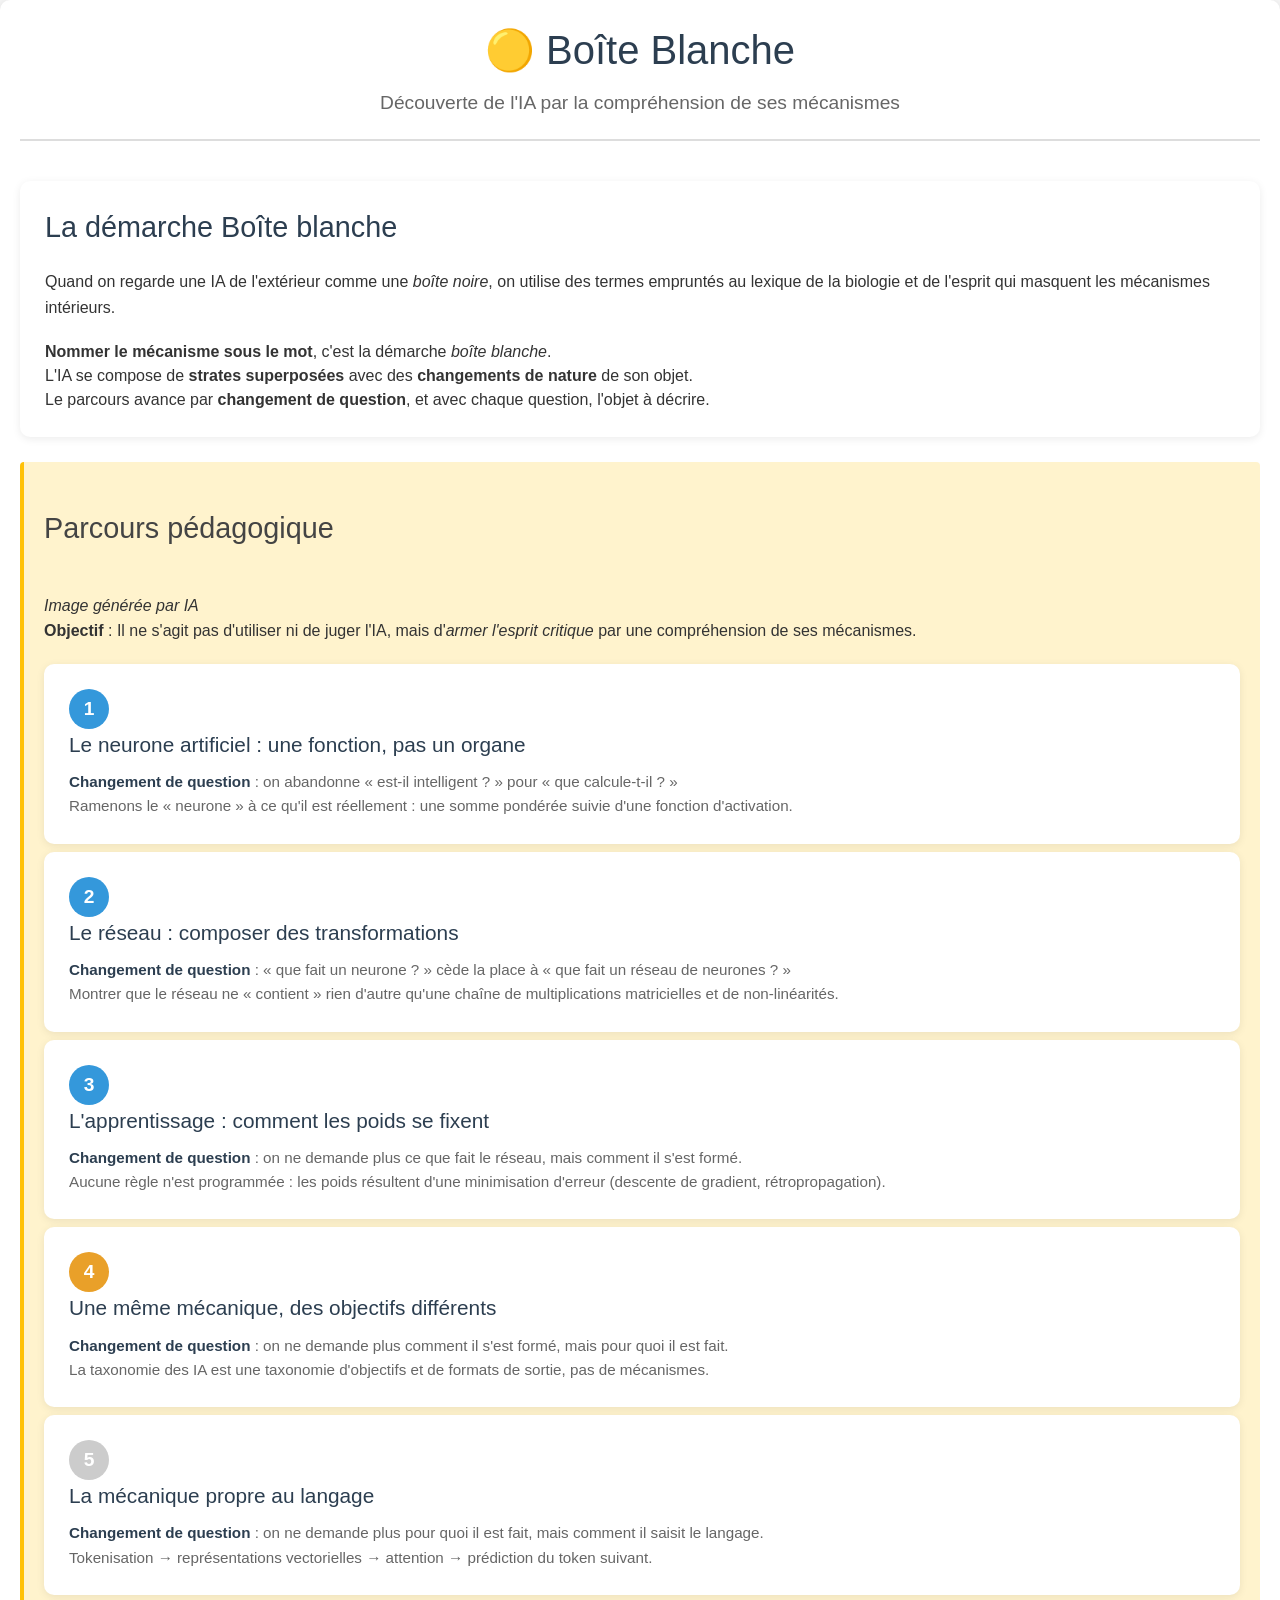
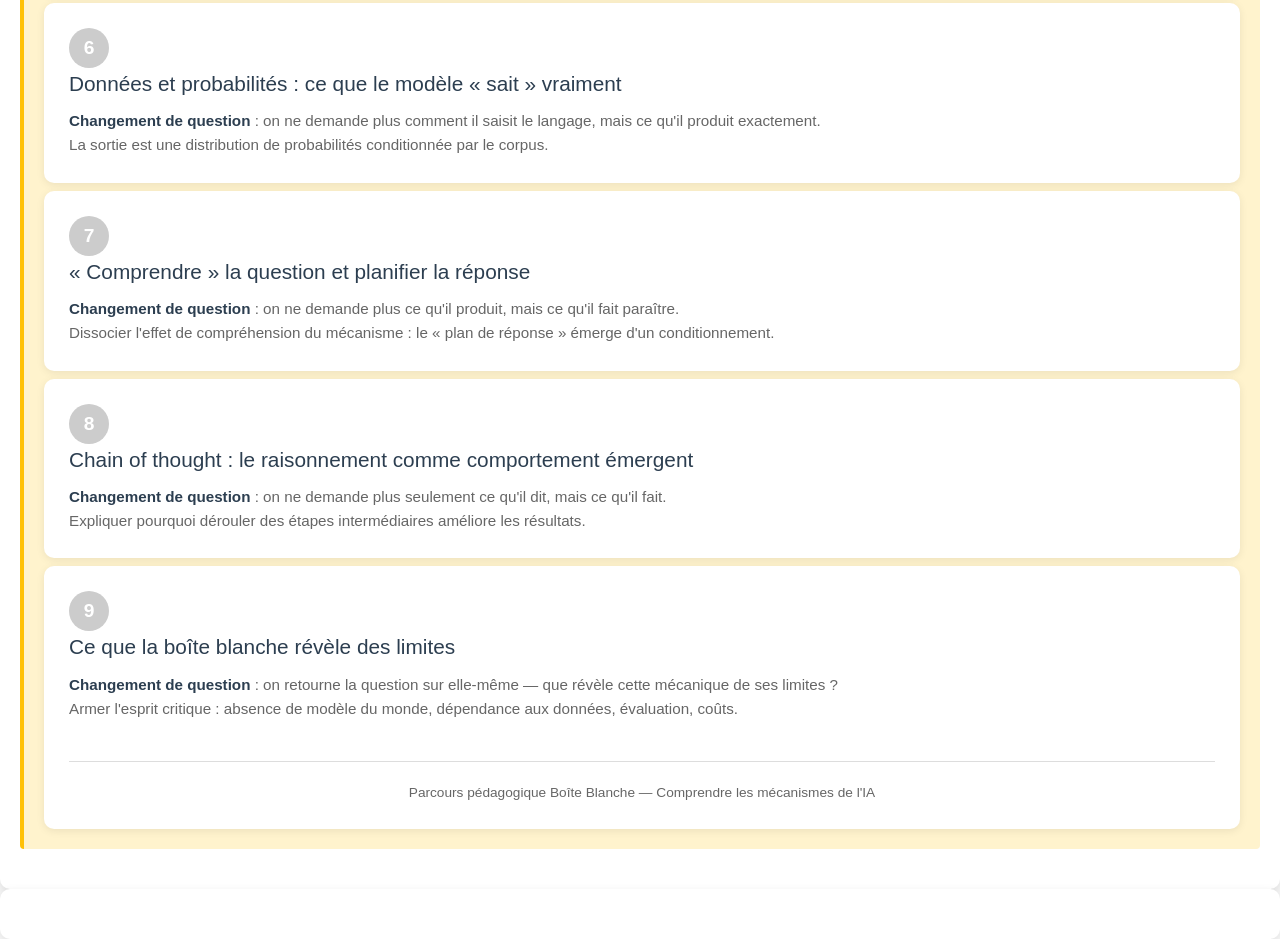
==== commit 73c434ab: "chap 4 commencé" ====
--- a/index.html
+++ b/index.html
@@ -5,6 +5,10 @@
     <meta charset="UTF-8" />
     <meta name="viewport" content="width=device-width, initial-scale=1.0" />
     <title>Boîte Blanche - Découverte de l'IA</title>
+    <meta name="theme-color" content="#f2c94c" />
+    <meta name="description" content="Parcours pédagogique pour comprendre les mécanismes internes de l'intelligence artificielle." />
+    <link rel="manifest" href="manifest.webmanifest" />
+    <link rel="icon" href="icons/icon.svg" type="image/svg+xml" />
     <link rel="stylesheet" href="css/style.css" />
 </head>
 
@@ -30,6 +34,7 @@
 
         <section class="demarche">
             <h2>Parcours pédagogique</h2>
+               <br/><em>Image générée par IA </em>
             <p>
                 <strong>Objectif</strong> : Il ne s'agit pas d'utiliser ni de juger l'IA, mais d'<em>armer l'esprit critique</em>
                 par une compréhension de ses mécanismes.
@@ -97,6 +102,15 @@
                         <p>Parcours pédagogique Boîte Blanche — Comprendre les mécanismes de l'IA</p>
                     </footer>
     </div>
+    <script>
+        if ("serviceWorker" in navigator) {
+            window.addEventListener("load", () => {
+                navigator.serviceWorker.register("./sw.js").catch((error) => {
+                    console.error("Échec de l'enregistrement du mode hors ligne :", error);
+                });
+            });
+        }
+    </script>
 </body>
 
 </html>
--- a/css/style.css
+++ b/css/style.css
@@ -14,12 +14,12 @@
     --color-text-light: #666;
     --color-text-lighter: #888;
     --color-text-white: #fff;
-    
+
     /* Background Colors */
     --bg-color: #f5f5f5;
     --bg-color-light: #f8f9fa;
     --bg-color-white: #fff;
-    
+
     /* Semantic Colors */
     --color-blue: #3498db;
     --color-blue-light: #2196F3;
@@ -38,24 +38,24 @@
     --color-red-light: #f44336;
     --color-red-lighter: #f8d7da;
     --color-red-dark: #e74c3c;
-    
+
     /* Grays */
     --color-gray: #ddd;
     --color-gray-dark: #ccc;
     --color-gray-light: #eee;
     --color-gray-lighter: #f9f9f9;
-    
+
     /* Status Colors */
     --color-success: var(--color-green);
     --color-warning: var(--color-orange-dark);
     --color-danger: var(--color-red);
     --color-info: var(--color-blue-light);
-    
+
     /* Fonts */
     --font-primary: Arial, sans-serif;
     --font-system: -apple-system, BlinkMacSystemFont, 'Segoe UI', Roboto, Arial, sans-serif;
     --font-monospace: 'Courier New', monospace;
-    
+
     /* Spacing */
     --spacing-xs: 5px;
     --spacing-sm: 10px;
@@ -64,25 +64,25 @@
     --spacing-xl: 25px;
     --spacing-2xl: 30px;
     --spacing-3xl: 40px;
-    
+
     /* Border Radius */
     --border-radius-sm: 4px;
     --border-radius: 8px;
     --border-radius-lg: 10px;
     --border-radius-full: 50%;
-    
+
     /* Shadows */
     --shadow-sm: 0 2px 4px rgba(0, 0, 0, 0.08);
     --shadow: 0 2px 8px rgba(0, 0, 0, 0.08);
     --shadow-md: 0 2px 10px rgba(0, 0, 0, 0.1);
     --shadow-lg: 0 4px 12px rgba(0, 0, 0, 0.12);
     --shadow-xl: 0 4px 15px rgba(0, 0, 0, 0.1);
-    
+
     /* Transitions */
     --transition-fast: 0.15s ease;
     --transition: 0.2s ease;
     --transition-slow: 0.3s ease;
-    
+
     /* Container widths */
     --container-sm: 800px;
     --container-md: 900px;
@@ -116,7 +116,12 @@
    =================================================================== */
 
 /* Headings */
-h1, h2, h3, h4, h5, h6 {
+h1,
+h2,
+h3,
+h4,
+h5,
+h6 {
     font-family: var(--font-primary);
     font-weight: normal;
     margin: 0;
@@ -152,13 +157,18 @@
     margin: var(--spacing-lg) 0 var(--spacing-md);
     color: var(--color-secondary);
 }
+h5 {
+    font-size: 1.2em;
+    margin: var(--spacing-lg) 0 var(--spacing-md);
+    color: var(--color-secondary);
+}
 
 /* Paragraphs and text */
 p {
     margin: 0 0 var(--spacing-lg);
     line-height: 1.6;
     color: var(--color-primary);
-} 
+}
 
 p:last-child {
     margin-bottom: 0;
@@ -196,7 +206,8 @@
 }
 
 /* Lists */
-ul, ol {
+ul,
+ol {
     margin: var(--spacing-sm) 0 var(--spacing-lg);
     padding-left: var(--spacing-xl);
 }
@@ -405,7 +416,7 @@
 }
 
 .image-container img {
-    max-width: 80%;
+    max-width: 100%;
     height: auto;
     border: 1px solid var(--color-gray);
     border-radius: var(--border-radius-sm);
@@ -472,7 +483,8 @@
     background: var(--color-gray-lighter);
 }
 
-th, td {
+th,
+td {
     border: 1px solid var(--color-gray);
     padding: var(--spacing-md);
     text-align: center;
@@ -494,18 +506,22 @@
 
 .table-equal th,
 .table-equal td {
-    width: auto; /* Le navigateur répartit équitablement */
-    padding: var(--spacing-md);
-    text-align: center;
-    border: 1px solid var(--color-gray);
+    word-break: break-word;
+    /* Casse les mots longs si nécessaire */
+    overflow-wrap: break-word;
+    /* Alternative moderne */
+    white-space: normal;
+    /* Autorise le retour à la ligne */
+    max-width: 200px;
+    /* Limite la largeur max des cellules */
+    text-align: center;
+    /* Garde l'alignement centré */
 }
 
 .table-equal col {
-    width: 100%; /* Force chaque colonne à prendre la même largeur */
-}
-
-
-
+    width: 100%;
+    /* Force chaque colonne à prendre la même largeur */
+}
 
 
 /* ===================================================================
@@ -687,12 +703,6 @@
 }
 
 
-
-
-
-
-
-
 .btn:hover {
     background: var(--color-gray);
 }
@@ -728,7 +738,7 @@
     display: flex;
     flex-direction: column;
     font-size: 0.9em;
-    color: var( --color-tertiary);
+    color: var(--color-tertiary);
     font-family: var(--font-monospace);
     line-height: 1.1;
 }
@@ -1190,14 +1200,16 @@
 
 /* Threshold/Seuil controls */
 
-      /* Seuil */
-      .seuil-control {
-        margin: 4px 0;
-        padding: 4px;
-        background: #f0f0f0;
-        border-radius: 6px;
-        text-align: center;
-      }
+/* Seuil */
+.seuil-control {
+    font-size: 16px;
+    margin: 4px 0;
+    padding: 4px;
+    background: #f0f0f0;
+    border-radius: 6px;
+    text-align: center;
+}
+
 .seuil-value {
     display: inline-block;
     background: white;
@@ -1228,19 +1240,49 @@
     text-align: left;
 }
 
-.mt-sm { margin-top: var(--spacing-sm); }
-.mt-md { margin-top: var(--spacing-md); }
-.mt-lg { margin-top: var(--spacing-lg); }
-.mt-xl { margin-top: var(--spacing-xl); }
-
-.mb-sm { margin-bottom: var(--spacing-sm); }
-.mb-md { margin-bottom: var(--spacing-md); }
-.mb-lg { margin-bottom: var(--spacing-lg); }
-.mb-xl { margin-bottom: var(--spacing-xl); }
-
-.p-sm { padding: var(--spacing-sm); }
-.p-md { padding: var(--spacing-md); }
-.p-lg { padding: var(--spacing-lg); }
+.mt-sm {
+    margin-top: var(--spacing-sm);
+}
+
+.mt-md {
+    margin-top: var(--spacing-md);
+}
+
+.mt-lg {
+    margin-top: var(--spacing-lg);
+}
+
+.mt-xl {
+    margin-top: var(--spacing-xl);
+}
+
+.mb-sm {
+    margin-bottom: var(--spacing-sm);
+}
+
+.mb-md {
+    margin-bottom: var(--spacing-md);
+}
+
+.mb-lg {
+    margin-bottom: var(--spacing-lg);
+}
+
+.mb-xl {
+    margin-bottom: var(--spacing-xl);
+}
+
+.p-sm {
+    padding: var(--spacing-sm);
+}
+
+.p-md {
+    padding: var(--spacing-md);
+}
+
+.p-lg {
+    padding: var(--spacing-lg);
+}
 
 /* ===================================================================
    18. VISUALIZATION CANVAS
@@ -1289,18 +1331,45 @@
    =================================================================== */
 
 .text-green,
-.feu-vert { color: var(--color-green); font-weight: bold; }
+.feu-vert {
+    color: var(--color-green);
+    font-weight: bold;
+}
+
 .text-orange,
-.feu-orange { color: var(--color-orange); font-weight: bold; }
+.feu-orange {
+    color: var(--color-orange);
+    font-weight: bold;
+}
+
 .text-red,
-.feu-rouge { color: var(--color-red); font-weight: bold; }
-.text-blue { color: var(--color-blue); font-weight: bold; }
+.feu-rouge {
+    color: var(--color-red);
+    font-weight: bold;
+}
+
+.text-blue {
+    color: var(--color-blue);
+    font-weight: bold;
+}
+
 .text-success,
-.ok { color: var(--color-green); }
+.ok {
+    color: var(--color-green);
+}
+
 .text-danger,
-.nok { color: var(--color-red); }
-.text-warning { color: var(--color-orange-dark); }
-.text-info { color: var(--color-blue); }
+.nok {
+    color: var(--color-red);
+}
+
+.text-warning {
+    color: var(--color-orange-dark);
+}
+
+.text-info {
+    color: var(--color-blue);
+}
 
 /* ===================================================================
    20. TABLE STYLES FOR FEUX TRICOLORES
@@ -1334,13 +1403,13 @@
    =================================================================== */
 
 
-      .top-row {
-        display: flex;
-        align-items: flex-start;
-        gap: 10px;
-        margin-bottom: 20px;
-        flex-wrap: nowrap;
-      }
+.top-row {
+    display: flex;
+    align-items: flex-start;
+    gap: 10px;
+    margin-bottom: 20px;
+    flex-wrap: nowrap;
+}
 
 
 .buttons-section {
@@ -1402,18 +1471,18 @@
     align-items: center;
     flex-wrap: wrap;
 }
-      
-      .learning-btn {
-        padding: 6px 12px;
-        background: #9c27b0;
-        color: white;
-        border: none;
-        border-radius: 4px;
-        cursor: pointer;
-        font-size: 13px;
-        font-weight: bold;
-        transition: all 0.2s;
-      }
+
+.learning-btn {
+    padding: 6px 12px;
+    background: #9c27b0;
+    color: white;
+    border: none;
+    border-radius: 4px;
+    cursor: pointer;
+    font-size: 13px;
+    font-weight: bold;
+    transition: all 0.2s;
+}
 
 .learning-btn:hover {
     background: #7b1fa2;
@@ -1437,8 +1506,15 @@
 }
 
 @keyframes pulse {
-    0%, 100% { opacity: 1; }
-    50% { opacity: 0.6; }
+
+    0%,
+    100% {
+        opacity: 1;
+    }
+
+    50% {
+        opacity: 0.6;
+    }
 }
 
 .column-group {
@@ -1528,6 +1604,7 @@
    =================================================================== */
 
 @media (max-width: 1200px) {
+
     .container-xl,
     .container-2xl {
         max-width: var(--container-lg);
@@ -1535,13 +1612,14 @@
 }
 
 @media (max-width: 1000px) {
+
     .container,
     .container-lg,
     .container-xl,
     .container-2xl {
         max-width: var(--container-md);
     }
-    
+
     .two-columns {
         flex-direction: column;
         gap: var(--spacing-xl);
@@ -1549,31 +1627,32 @@
 }
 
 @media (max-width: 768px) {
+
     .container,
     .container-lg,
     .container-xl,
     .container-2xl {
         padding: var(--spacing-md);
     }
-    
+
     h1 {
         font-size: 2em;
     }
-    
+
     .card-container {
         grid-template-columns: 1fr;
     }
-    
+
     .top-row {
         flex-direction: column;
         align-items: stretch;
     }
-    
+
     .matrix-and-learning-row {
         flex-direction: column;
         align-items: stretch;
     }
-    
+
     .auto-learning-controls {
         flex-direction: column;
         align-items: stretch;
@@ -1581,21 +1660,22 @@
 }
 
 @media (max-width: 600px) {
+
     .container,
     .container-lg,
     .container-xl,
     .container-2xl {
         padding: var(--spacing-md);
     }
-    
+
     header h1 {
         font-size: 1.8em;
     }
-    
+
     .chapter-card {
         padding: var(--spacing-md);
     }
-    
+
     .chapter-card h3 {
         font-size: 1.1em;
     }
@@ -1618,36 +1698,92 @@
 }
 
 
-.perceptron { border-collapse: collapse; text-align: center; }
-.perceptron th, .perceptron td { border: 1px solid #333; padding: 4px; }
+.perceptron {
+    border-collapse: collapse;
+    text-align: center;
+}
+
+.perceptron th,
+.perceptron td {
+    border: 1px solid #333;
+    padding: 4px;
+}
 
 /* ===================================================================
    25. SPACING UTILITIES (pour remplacer <br><br><br>)
    =================================================================== */
 
 /* Marges en bas (margin-bottom) */
-.mb-xs { margin-bottom: var(--spacing-xs); }
-.mb-sm { margin-bottom: var(--spacing-sm); }
-.mb-md { margin-bottom: var(--spacing-md); }
-.mb-lg { margin-bottom: var(--spacing-lg); }
-.mb-xl { margin-bottom: var(--spacing-xl); }
-.mb-2xl { margin-bottom: var(--spacing-2xl); }
-.mb-3xl { margin-bottom: var(--spacing-3xl); }
+.mb-xs {
+    margin-bottom: var(--spacing-xs);
+}
+
+.mb-sm {
+    margin-bottom: var(--spacing-sm);
+}
+
+.mb-md {
+    margin-bottom: var(--spacing-md);
+}
+
+.mb-lg {
+    margin-bottom: var(--spacing-lg);
+}
+
+.mb-xl {
+    margin-bottom: var(--spacing-xl);
+}
+
+.mb-2xl {
+    margin-bottom: var(--spacing-2xl);
+}
+
+.mb-3xl {
+    margin-bottom: var(--spacing-3xl);
+}
 
 /* Marges en haut (margin-top) */
-.mt-xs { margin-top: var(--spacing-xs); }
-.mt-sm { margin-top: var(--spacing-sm); }
-.mt-md { margin-top: var(--spacing-md); }
-.mt-lg { margin-top: var(--spacing-lg); }
-.mt-xl { margin-top: var(--spacing-xl); }
-.mt-2xl { margin-top: var(--spacing-2xl); }
+.mt-xs {
+    margin-top: var(--spacing-xs);
+}
+
+.mt-sm {
+    margin-top: var(--spacing-sm);
+}
+
+.mt-md {
+    margin-top: var(--spacing-md);
+}
+
+.mt-lg {
+    margin-top: var(--spacing-lg);
+}
+
+.mt-xl {
+    margin-top: var(--spacing-xl);
+}
+
+.mt-2xl {
+    margin-top: var(--spacing-2xl);
+}
 
 /* Marges verticales combinées */
-.my-sm { margin: var(--spacing-sm) 0; }
-.my-md { margin: var(--spacing-md) 0; }
-.my-lg { margin: var(--spacing-lg) 0; }
-.my-xl { margin: var(--spacing-xl) 0; }
+.my-sm {
+    margin: var(--spacing-sm) 0;
+}
+
+.my-md {
+    margin: var(--spacing-md) 0;
+}
+
+.my-lg {
+    margin: var(--spacing-lg) 0;
+}
+
+.my-xl {
+    margin: var(--spacing-xl) 0;
+}
 
 /* ===================================================================
    END OF FILE
-   =================================================================== */
+   =================================================================== */
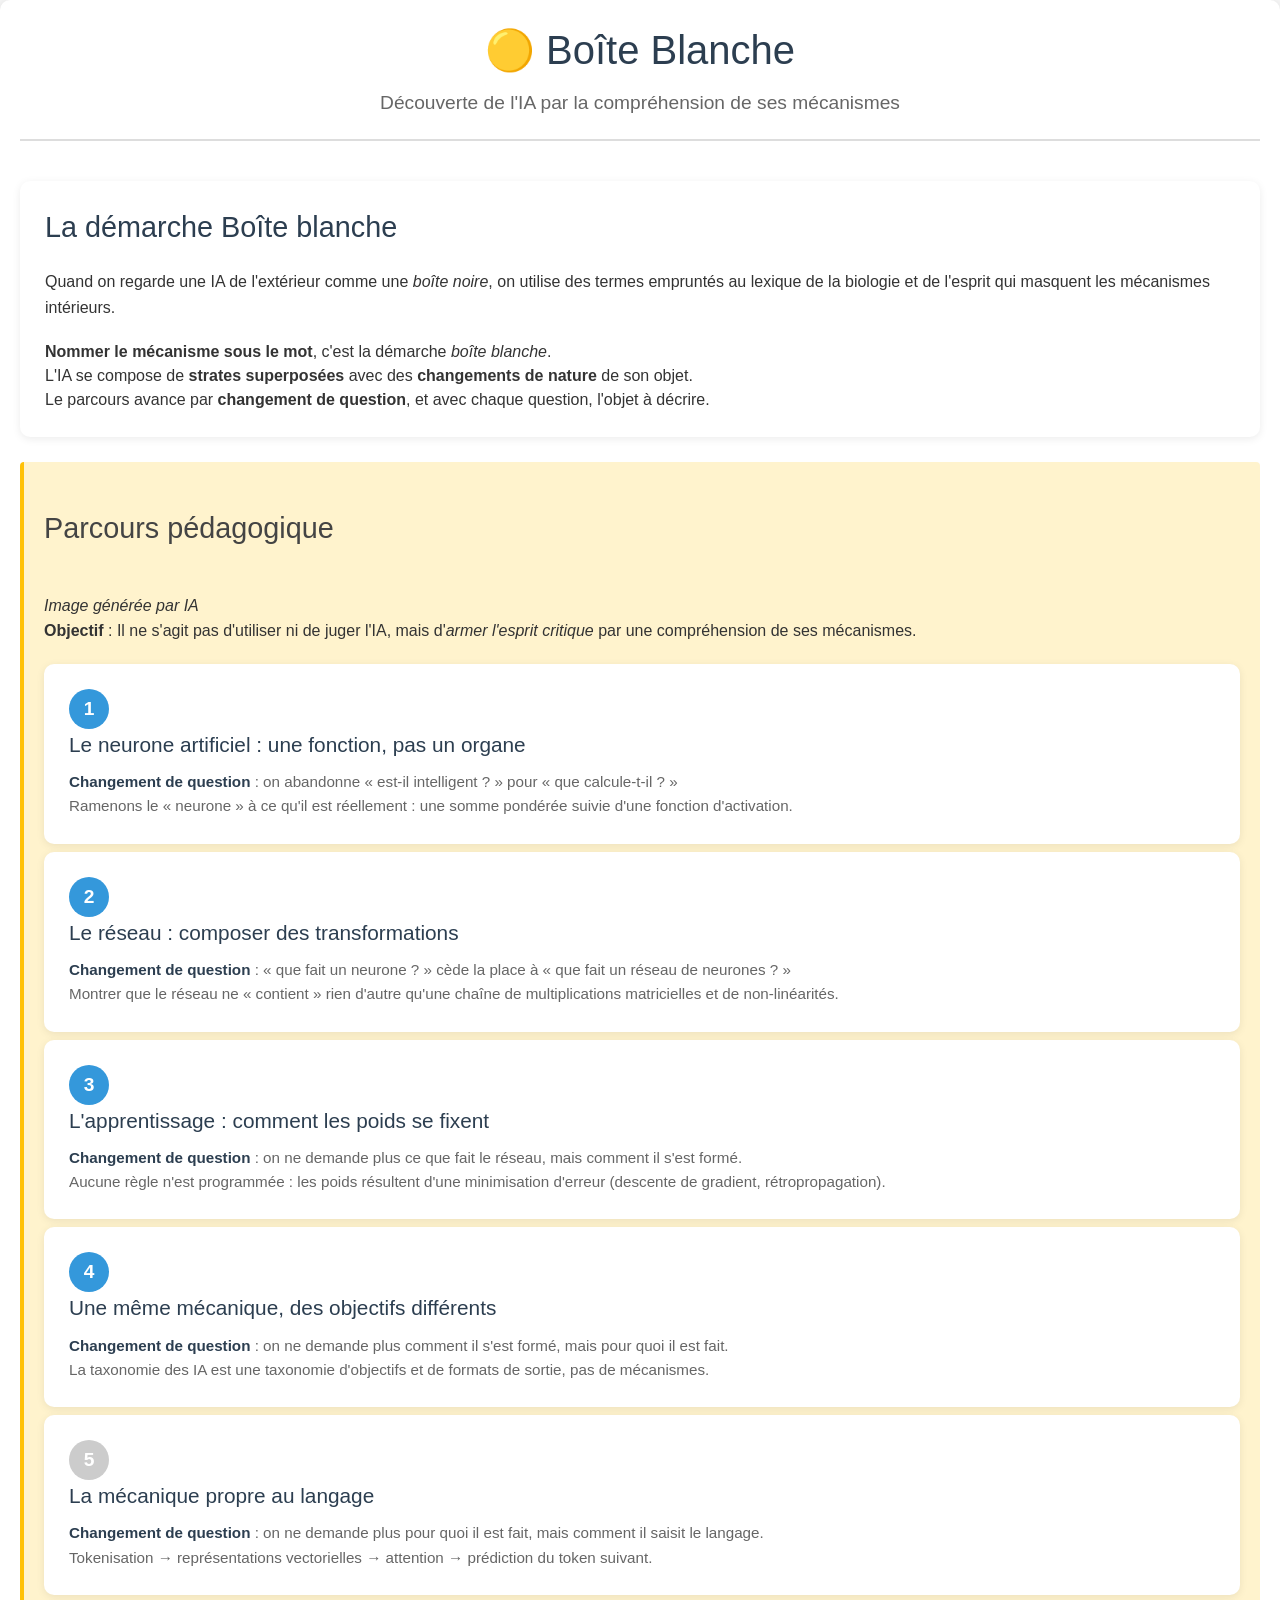
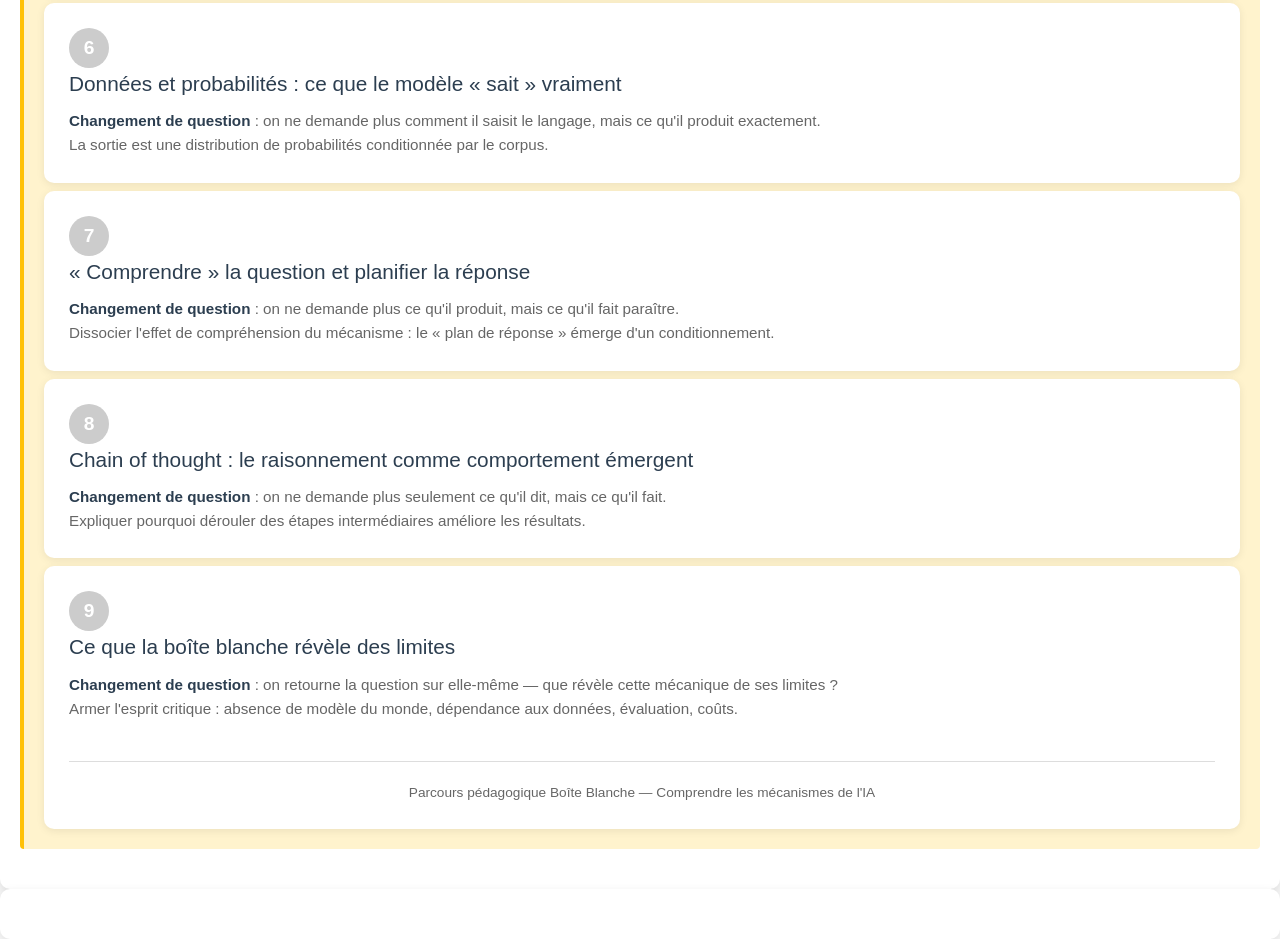
==== commit 5e57ec28: "révisions 1,2,3 et chapitre 4 initial" ====
--- a/index.html
+++ b/index.html
@@ -64,7 +64,7 @@
                         (descente de gradient, rétropropagation).</p>
                 </a>
                 <a href="chapitre4/chapitre4.html" class="chapter-card">
-                    <span class="chapter-number" style="background-color: #e9a029;">4</span>
+                    <span class="chapter-number">4</span>
                     <h3>Une même mécanique, des objectifs différents</h3>
                     <p><span class="title">Changement de question</span> : on ne demande plus comment il s'est formé, mais pour quoi il est fait.</p>
                     <p>La taxonomie des IA est une taxonomie d'objectifs et de formats de sortie, pas de mécanismes.</p>
--- a/css/style.css
+++ b/css/style.css
@@ -192,7 +192,7 @@
     background-color: var(--color-gray-lighter);
     padding: 2px 6px;
     border-radius: var(--border-radius-sm);
-    font-size: 0.9em;
+    font-size: 1.0em;
 }
 
 /* Links */
@@ -1784,6 +1784,23 @@
     margin: var(--spacing-xl) 0;
 }
 
+.warning-box {
+    background-color: #fff8e1;  /* Jaune pâle */
+    border-left: 4px solid #ffc107;  /* Bordure orange */
+    padding: 10px 15px;
+    margin: 15px 0;
+    border-radius: 4px;
+    font-size: 1,05em;
+    line-height: 1.5;
+}
+
+.image-container svg {
+    display: block !important;
+    overflow: visible !important;
+    max-width: 100% !important;
+    height: auto !important;
+}
+
 /* ===================================================================
    END OF FILE
    =================================================================== */
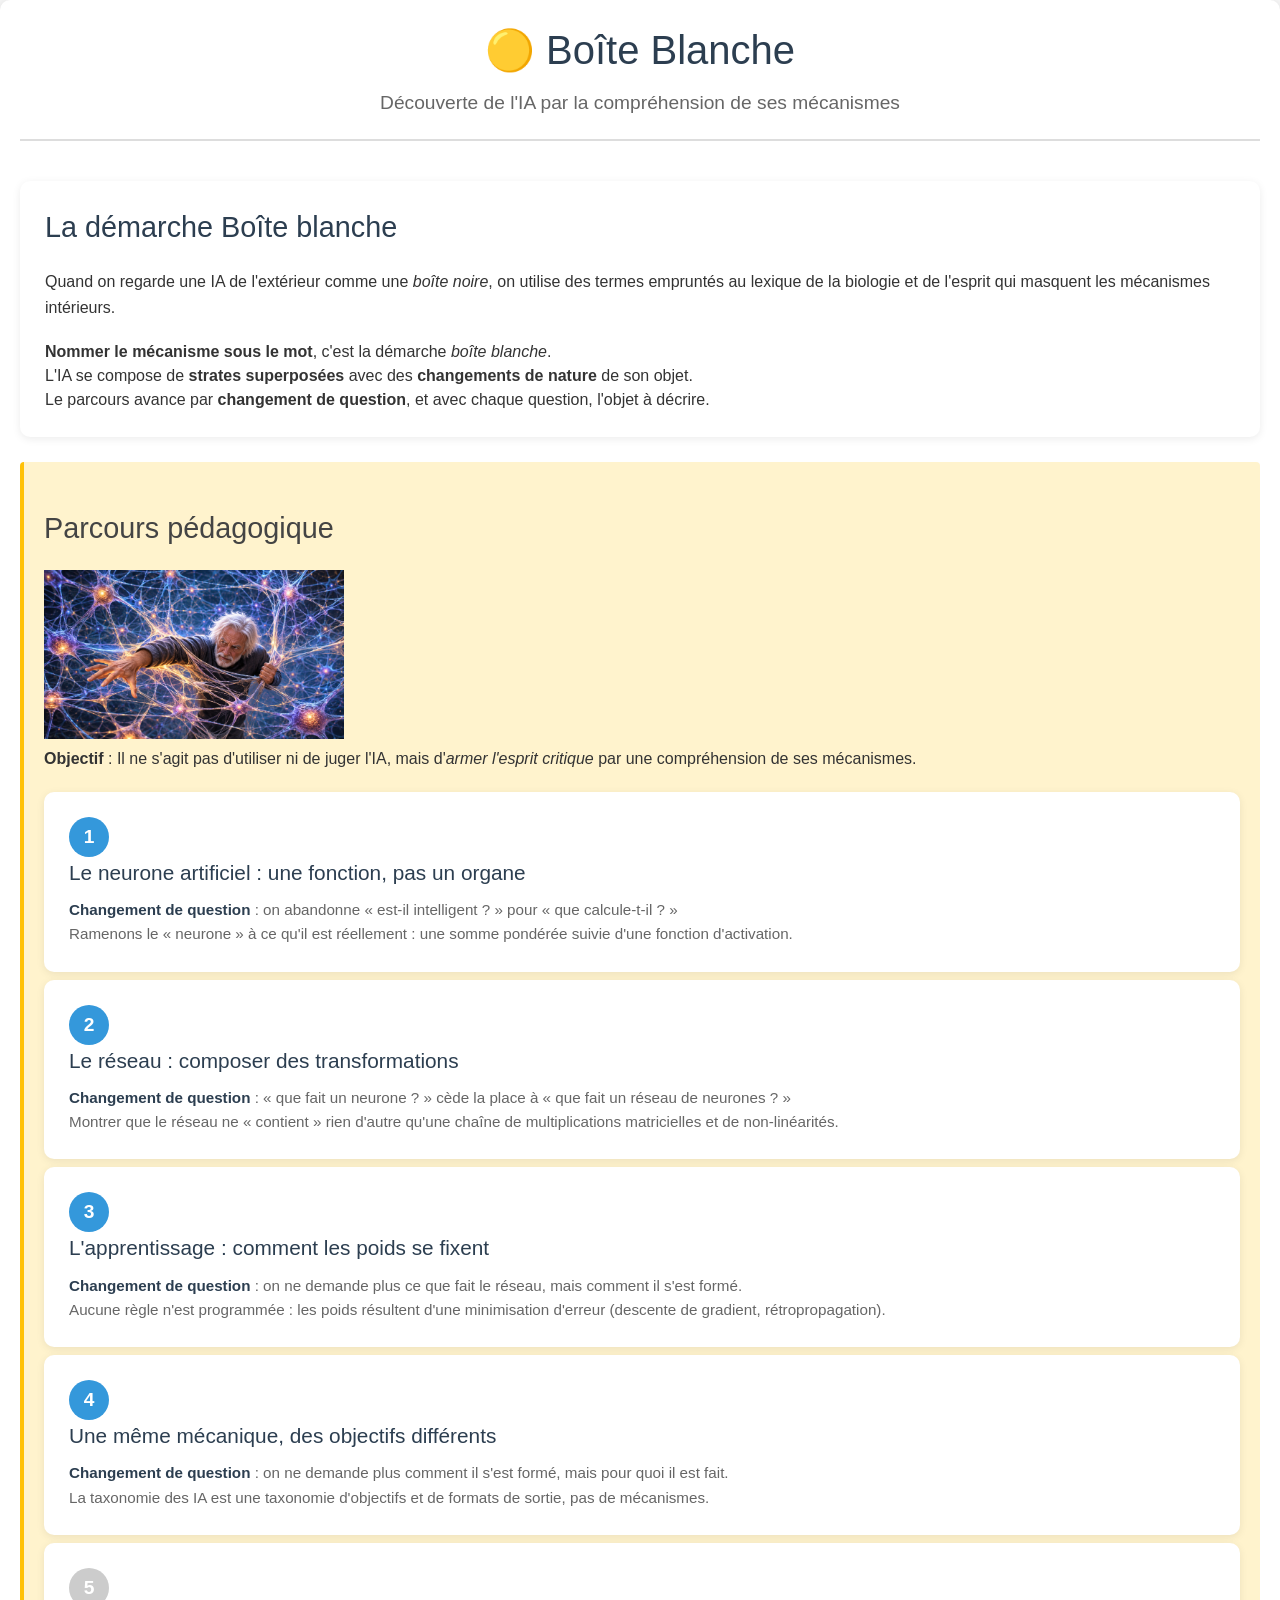
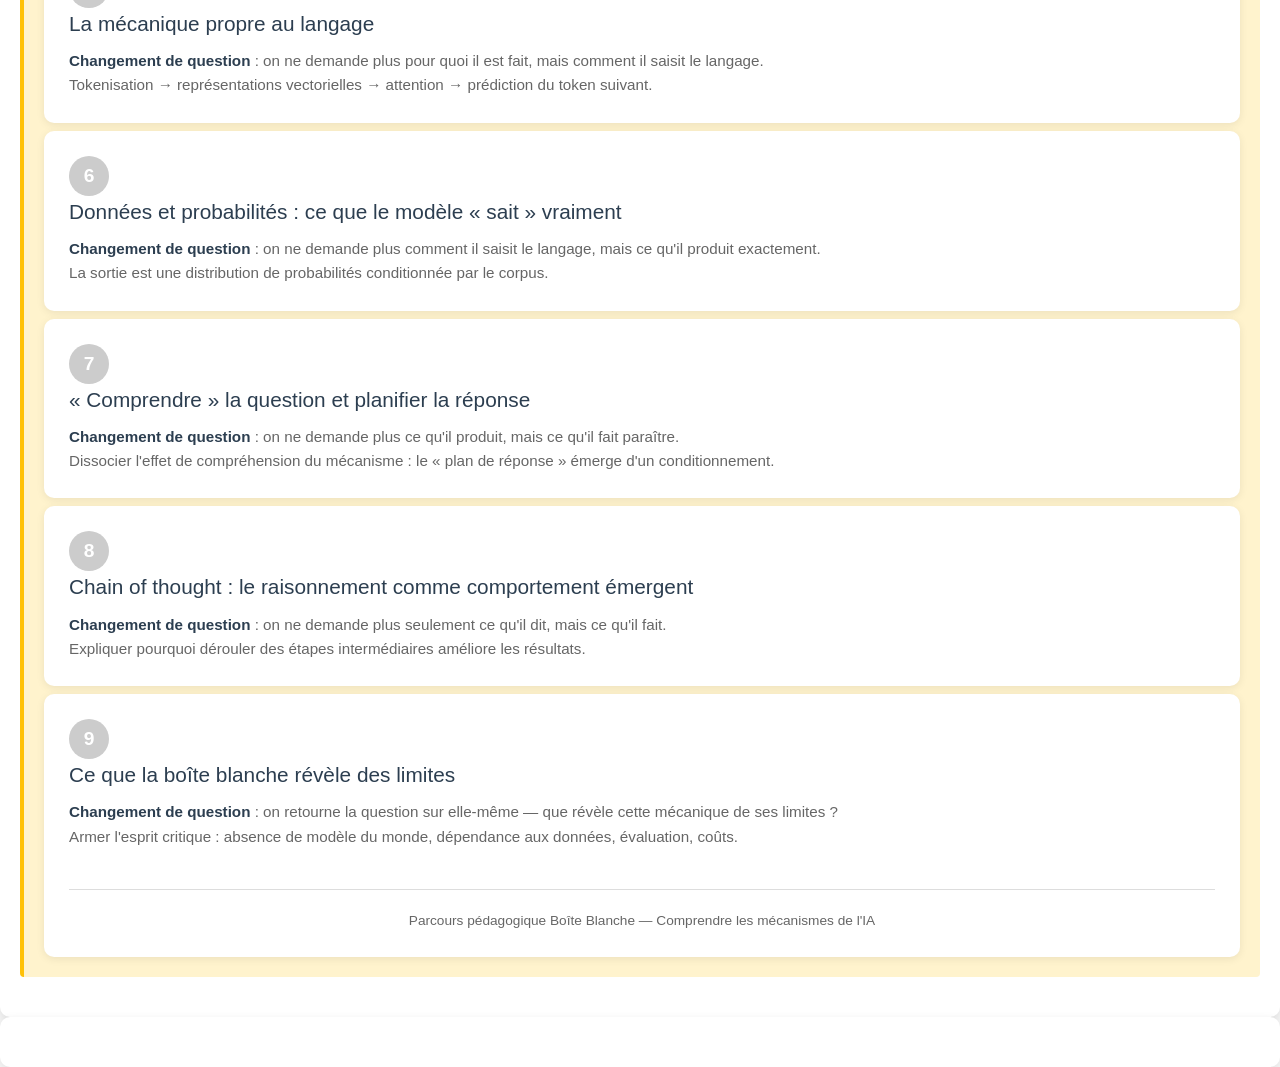
==== commit 69aca954: "rendre labyrinthe responsive pour smartphone ok" ====
--- a/index.html
+++ b/index.html
@@ -34,7 +34,8 @@
 
         <section class="demarche">
             <h2>Parcours pédagogique</h2>
-               <br/><em>Image générée par IA </em>
+            <img src ="img/debroussaille.png"    width = "300"\>
+      
             <p>
                 <strong>Objectif</strong> : Il ne s'agit pas d'utiliser ni de juger l'IA, mais d'<em>armer l'esprit critique</em>
                 par une compréhension de ses mécanismes.
@@ -105,9 +106,11 @@
     <script>
         if ("serviceWorker" in navigator) {
             window.addEventListener("load", () => {
-                navigator.serviceWorker.register("./sw.js").catch((error) => {
-                    console.error("Échec de l'enregistrement du mode hors ligne :", error);
-                });
+                navigator.serviceWorker.register("./sw.js", { updateViaCache: "none" })
+                    .then((registration) => registration.update())
+                    .catch((error) => {
+                        console.error("Échec de l'enregistrement du mode hors ligne :", error);
+                    });
             });
         }
     </script>
--- a/css/style.css
+++ b/css/style.css
@@ -483,6 +483,37 @@
     background: var(--color-gray-lighter);
 }
 
+
+/* 👇 TRAIT ÉPAIS SOUS L'EN-TÊTE (thead) */
+.table-equal thead tr th {
+  border-bottom: 3px solid var(--color-gray); /* Épaisseur + couleur personnalisées */
+}
+
+/* Traits très épais pour les séparateurs */
+.table-equal tr.separator td {
+  border-top: 3px solid var(--color-gray); /* Rouge pour un effet visuel fort */
+  border-bottom: none !important; /* Évite les doublons */
+}
+
+/* ==== CORRECTION POUR LES BORDURES DU BAS DES TABLEAUX ==== */
+    .table-equal tr:last-child td,
+    .table-equal tr:last-child th {
+        border-bottom: 1px solid var(--color-gray) !important;
+    }
+
+/* ==== CORRECTION : BORDURE DU BAS POUR TOUS LES TABLEAUX ==== */
+    .table-equal {
+        border: 1px solid var(--color-gray);
+        border-bottom: 1px solid var(--color-gray) !important;
+    }
+    
+    /* Réactiver la bordure pour la dernière ligne, même si c'est un séparateur */
+    .table-equal tr:last-child td {
+        border-bottom: 1px solid var(--color-gray) !important;
+    }
+
+
+
 th,
 td {
     border: 1px solid var(--color-gray);
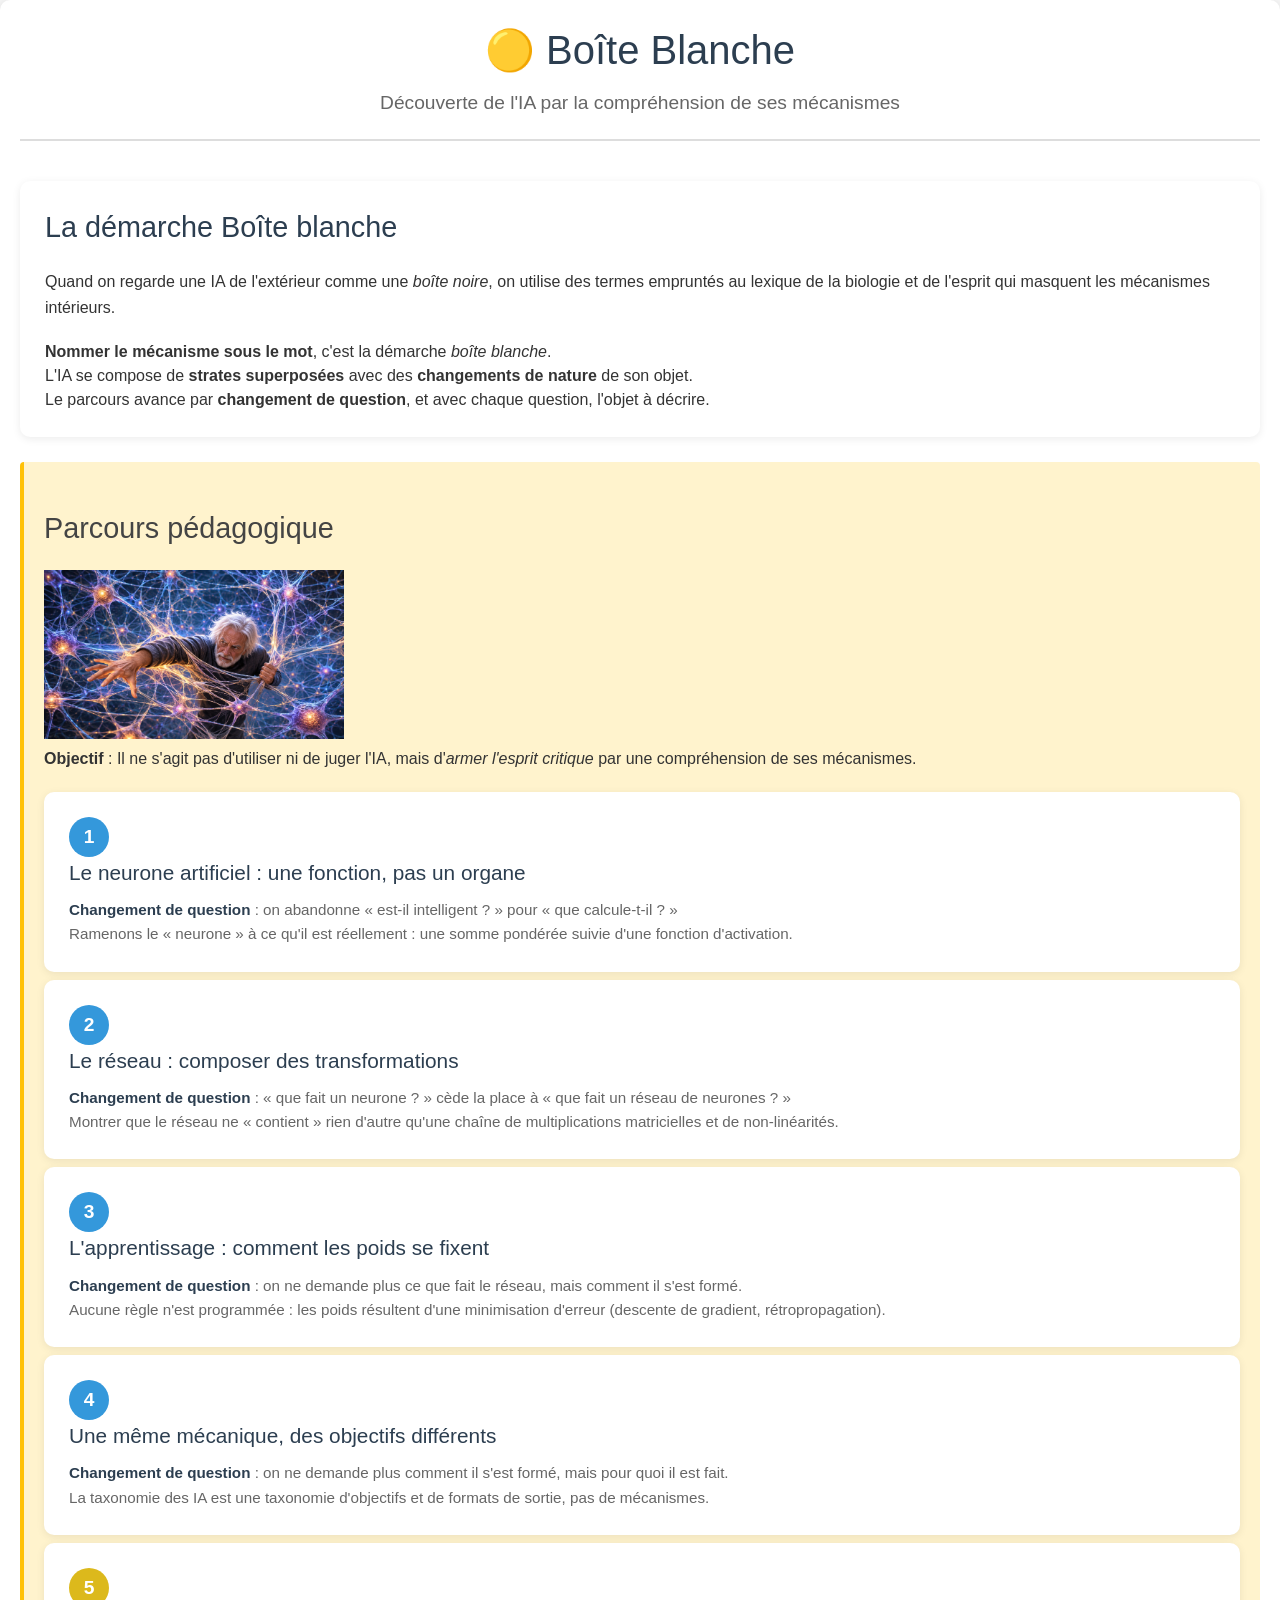
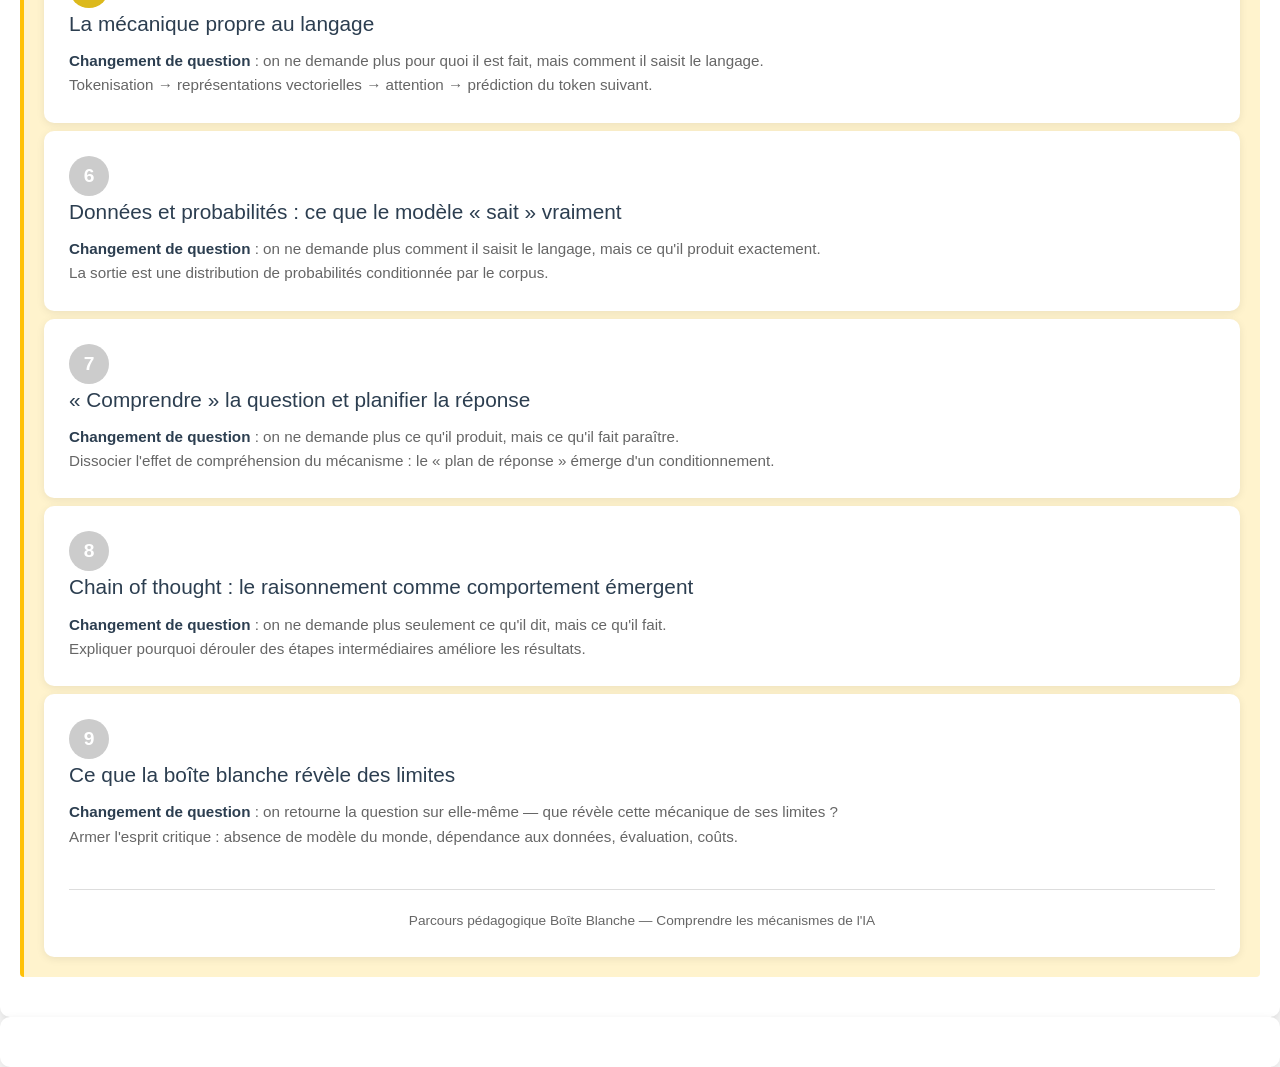
==== commit b3d57cf0: "révision suite remarques issue 1" ====
--- a/index.html
+++ b/index.html
@@ -13,6 +13,7 @@
 </head>
 
 <body>
+    <!-- v1.1 - 2026-11-27 -->
     <div class="container">
         <header>
             <h1>🟡 Boîte Blanche</h1>
@@ -71,7 +72,7 @@
                     <p>La taxonomie des IA est une taxonomie d'objectifs et de formats de sortie, pas de mécanismes.</p>
                 </a>
                 <a href="#" class="chapter-card">
-                    <span class="chapter-number" style="background-color: #ccc;">5</span>
+                    <span class="chapter-number" style="background-color: #dcb91c;">5</span>
                     <h3>La mécanique propre au langage</h3>
                     <p><span class="title">Changement de question</span> : on ne demande plus pour quoi il est fait, mais comment il saisit le langage.</p>
                     <p>Tokenisation → représentations vectorielles → attention → prédiction du token suivant.</p>
--- a/css/style.css
+++ b/css/style.css
@@ -554,6 +554,16 @@
     /* Force chaque colonne à prendre la même largeur */
 }
 
+/* <table class = "centered"> */
+.centered {
+    margin-left: auto;
+    margin-right: auto;
+    width: fit-content; /* ou une largeur fixe comme 80% */
+}
+
+
+
+
 
 /* ===================================================================
    9. INSTRUCTION & INFO BOXES
